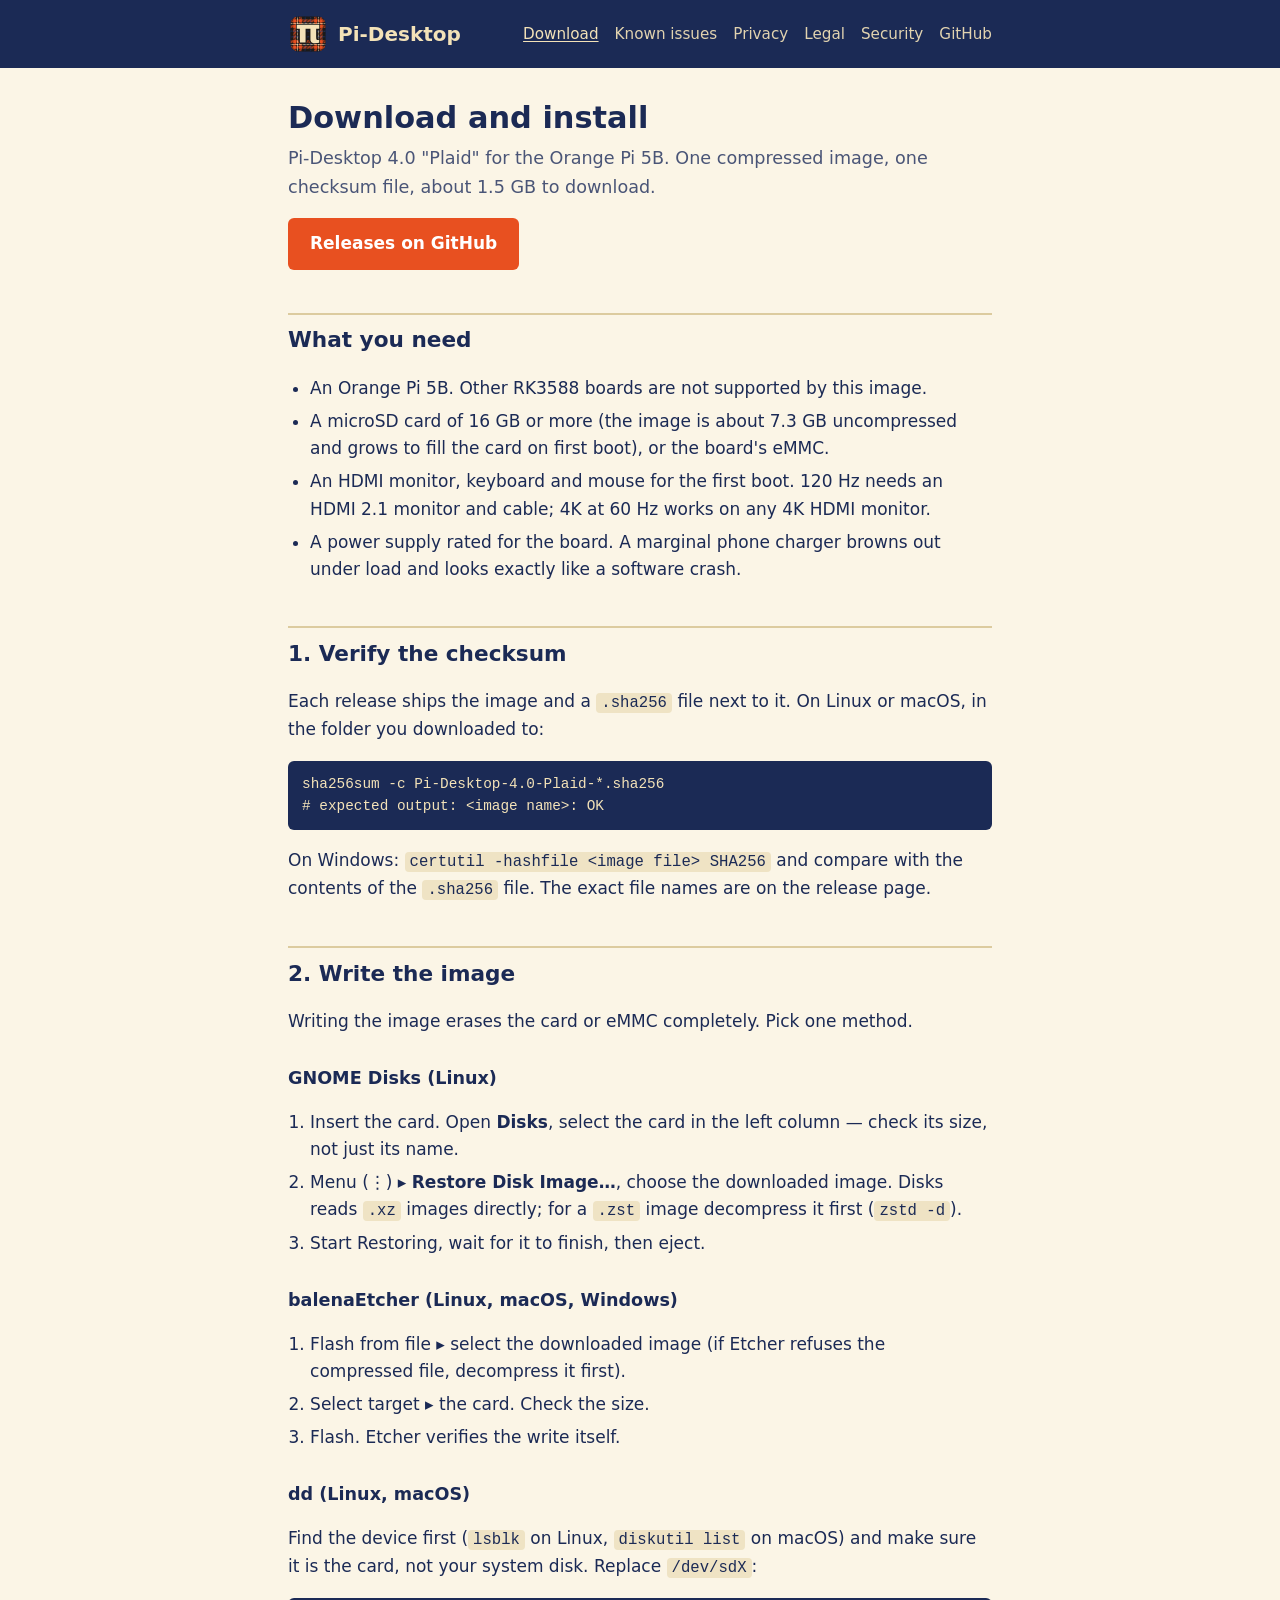
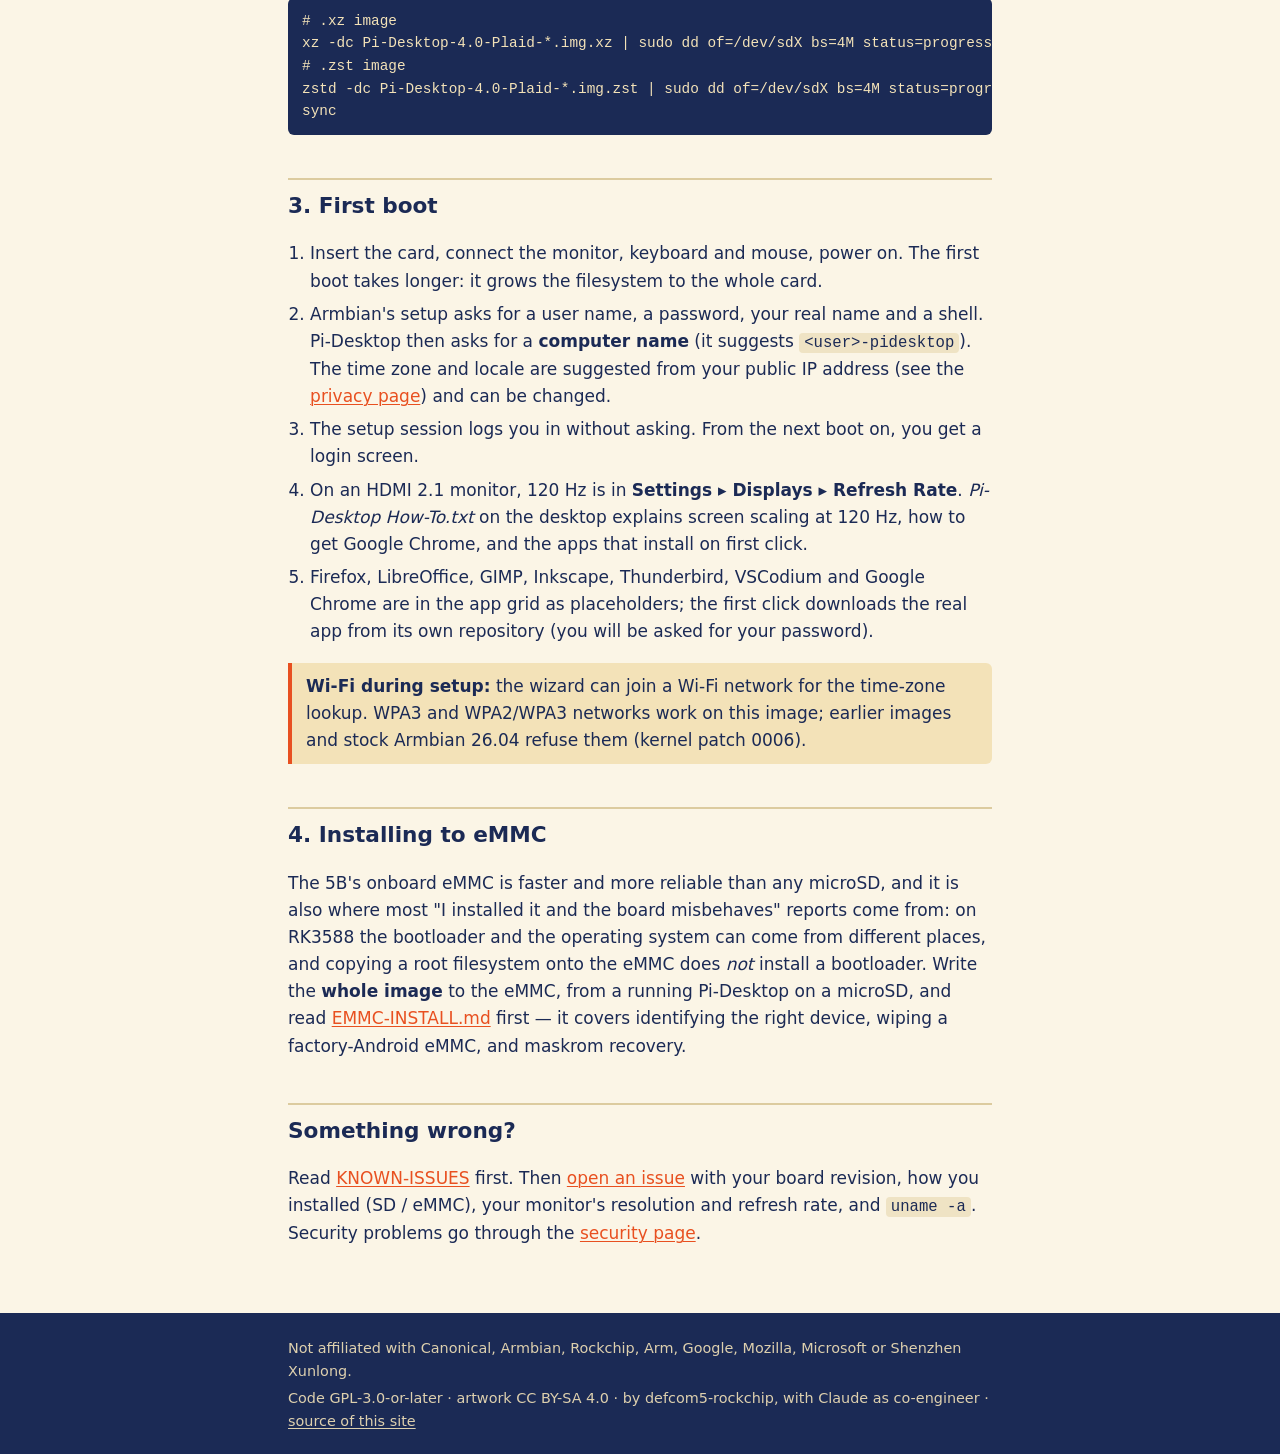
==== docs/download.html @ 91054353 "docs: Pi-Desktop 4.0 Plaid — README, known issues, changelog, legal, privacy, security, eMMC guide, " ====
<!DOCTYPE html>
<html lang="en">
<head>
<meta charset="utf-8">
<meta name="viewport" content="width=device-width, initial-scale=1">
<title>Pi-Desktop — download and install</title>
<meta name="description" content="Download Pi-Desktop 4.0 Plaid for the Orange Pi 5B, verify the checksum, write it to a microSD card or eMMC, and what the first boot does.">
<link rel="stylesheet" href="style.css">
<link rel="icon" href="img/pi-desktop.svg" type="image/svg+xml">
</head>
<body>
<header class="site">
  <div class="wrap">
    <a class="brand" href="index.html"><img src="img/pi-desktop.svg" alt="" width="40" height="40"><span>Pi-Desktop</span></a>
    <nav>
      <a href="download.html" aria-current="page">Download</a>
      <a href="https://github.com/defcom5-rockchip/pi-desktop/blob/main/KNOWN-ISSUES.md">Known issues</a>
      <a href="privacy.html">Privacy</a>
      <a href="legal.html">Legal</a>
      <a href="security.html">Security</a>
      <a href="https://github.com/defcom5-rockchip/pi-desktop">GitHub</a>
    </nav>
  </div>
</header>

<main>
  <div class="wrap">
    <h1>Download and install</h1>
    <p class="lede">Pi-Desktop 4.0 "Plaid" for the Orange Pi 5B. One compressed image, one checksum file, about 1.5 GB to download.</p>

    <p><a class="btn" href="https://github.com/defcom5-rockchip/pi-desktop/releases">Releases on GitHub</a></p>

    <h2>What you need</h2>
    <ul>
      <li>An Orange Pi 5B. Other RK3588 boards are not supported by this image.</li>
      <li>A microSD card of 16 GB or more (the image is about 7.3 GB uncompressed and grows to fill the card on first boot), or the board's eMMC.</li>
      <li>An HDMI monitor, keyboard and mouse for the first boot. 120 Hz needs an HDMI 2.1 monitor and cable; 4K at 60 Hz works on any 4K HDMI monitor.</li>
      <li>A power supply rated for the board. A marginal phone charger browns out under load and looks exactly like a software crash.</li>
    </ul>

    <h2>1. Verify the checksum</h2>
    <p>Each release ships the image and a <code>.sha256</code> file next to it. On Linux or macOS, in the folder you downloaded to:</p>
<pre><code>sha256sum -c Pi-Desktop-4.0-Plaid-*.sha256
# expected output: &lt;image name&gt;: OK</code></pre>
    <p>On Windows: <code>certutil -hashfile &lt;image file&gt; SHA256</code> and compare with the contents of the <code>.sha256</code> file. The exact file names are on the release page.</p>

    <h2>2. Write the image</h2>
    <p>Writing the image erases the card or eMMC completely. Pick one method.</p>
    <h3>GNOME Disks (Linux)</h3>
    <ol>
      <li>Insert the card. Open <strong>Disks</strong>, select the card in the left column — check its size, not just its name.</li>
      <li>Menu (⋮) ▸ <strong>Restore Disk Image…</strong>, choose the downloaded image. Disks reads <code>.xz</code> images directly; for a <code>.zst</code> image decompress it first (<code>zstd -d</code>).</li>
      <li>Start Restoring, wait for it to finish, then eject.</li>
    </ol>
    <h3>balenaEtcher (Linux, macOS, Windows)</h3>
    <ol>
      <li>Flash from file ▸ select the downloaded image (if Etcher refuses the compressed file, decompress it first).</li>
      <li>Select target ▸ the card. Check the size.</li>
      <li>Flash. Etcher verifies the write itself.</li>
    </ol>
    <h3>dd (Linux, macOS)</h3>
    <p>Find the device first (<code>lsblk</code> on Linux, <code>diskutil list</code> on macOS) and make sure it is the card, not your system disk. Replace <code>/dev/sdX</code>:</p>
<pre><code># .xz image
xz -dc Pi-Desktop-4.0-Plaid-*.img.xz | sudo dd of=/dev/sdX bs=4M status=progress conv=fsync
# .zst image
zstd -dc Pi-Desktop-4.0-Plaid-*.img.zst | sudo dd of=/dev/sdX bs=4M status=progress conv=fsync
sync</code></pre>

    <h2>3. First boot</h2>
    <ol>
      <li>Insert the card, connect the monitor, keyboard and mouse, power on. The first boot takes longer: it grows the filesystem to the whole card.</li>
      <li>Armbian's setup asks for a user name, a password, your real name and a shell. Pi-Desktop then asks for a <strong>computer name</strong> (it suggests <code>&lt;user&gt;-pidesktop</code>). The time zone and locale are suggested from your public IP address (see the <a href="privacy.html">privacy page</a>) and can be changed.</li>
      <li>The setup session logs you in without asking. From the next boot on, you get a login screen.</li>
      <li>On an HDMI 2.1 monitor, 120 Hz is in <strong>Settings ▸ Displays ▸ Refresh Rate</strong>. <em>Pi-Desktop How-To.txt</em> on the desktop explains screen scaling at 120 Hz, how to get Google Chrome, and the apps that install on first click.</li>
      <li>Firefox, LibreOffice, GIMP, Inkscape, Thunderbird, VSCodium and Google Chrome are in the app grid as placeholders; the first click downloads the real app from its own repository (you will be asked for your password).</li>
    </ol>
    <div class="note">
      <strong>Wi-Fi during setup:</strong> the wizard can join a Wi-Fi network for the time-zone lookup. WPA3 and WPA2/WPA3 networks work on this image; earlier images and stock Armbian 26.04 refuse them (kernel patch 0006).
    </div>

    <h2>4. Installing to eMMC</h2>
    <p>The 5B's onboard eMMC is faster and more reliable than any microSD, and it is also where most "I installed it and the board misbehaves" reports come from: on RK3588 the bootloader and the operating system can come from different places, and copying a root filesystem onto the eMMC does <em>not</em> install a bootloader. Write the <strong>whole image</strong> to the eMMC, from a running Pi-Desktop on a microSD, and read <a href="https://github.com/defcom5-rockchip/pi-desktop/blob/main/EMMC-INSTALL.md">EMMC-INSTALL.md</a> first — it covers identifying the right device, wiping a factory-Android eMMC, and maskrom recovery.</p>

    <h2>Something wrong?</h2>
    <p>Read <a href="https://github.com/defcom5-rockchip/pi-desktop/blob/main/KNOWN-ISSUES.md">KNOWN-ISSUES</a> first. Then <a href="https://github.com/defcom5-rockchip/pi-desktop/issues">open an issue</a> with your board revision, how you installed (SD / eMMC), your monitor's resolution and refresh rate, and <code>uname -a</code>. Security problems go through the <a href="security.html">security page</a>.</p>
  </div>
</main>

<footer class="site">
  <div class="wrap">
    <p>Not affiliated with Canonical, Armbian, Rockchip, Arm, Google, Mozilla, Microsoft or Shenzhen Xunlong.</p>
    <p>Code GPL-3.0-or-later · artwork CC BY-SA 4.0 · by defcom5-rockchip, with Claude as co-engineer · <a href="https://github.com/defcom5-rockchip/pi-desktop">source of this site</a></p>
  </div>
</footer>
</body>
</html>
---- docs/style.css ----
/* Pi-Desktop website — Plaid palette: navy #1b2a55, cream #F3E2B8, orange #E85020. No external resources. */
:root {
  --navy: #1b2a55;
  --cream: #F3E2B8;
  --orange: #E85020;
  --paper: #fbf5e6;
  --ink: #1b2a55;
  --muted: #4a5577;
  --rule: #dccb9f;
  --code: #efe3c4;
}
* { box-sizing: border-box; }
html { -webkit-text-size-adjust: 100%; }
body {
  margin: 0;
  font: 17px/1.6 system-ui, -apple-system, "Segoe UI", Roboto, "Ubuntu Sans", Ubuntu, Cantarell, "Noto Sans", sans-serif;
  color: var(--ink);
  background: var(--paper);
}
a { color: var(--orange); text-decoration-thickness: 1px; text-underline-offset: 2px; }
a:hover { text-decoration-thickness: 2px; }
.wrap { max-width: 46rem; margin: 0 auto; padding: 0 16px; }

/* header */
header.site { background: var(--navy); color: var(--cream); }
header.site .wrap { display: flex; flex-wrap: wrap; align-items: center; gap: 8px 20px; padding-top: 14px; padding-bottom: 14px; }
header.site .brand { display: inline-flex; align-items: center; gap: 10px; color: var(--cream); text-decoration: none; font-weight: 700; font-size: 1.25rem; }
header.site .brand img { width: 40px; height: 40px; }
header.site nav { display: flex; flex-wrap: wrap; gap: 4px 16px; margin-left: auto; }
header.site nav a { color: var(--cream); text-decoration: none; font-size: 0.95rem; opacity: .92; }
header.site nav a:hover, header.site nav a[aria-current] { text-decoration: underline; opacity: 1; }

/* hero */
.hero { background: var(--navy); color: var(--cream); padding: 28px 0 40px; border-top: 1px solid rgba(243,226,184,.15); }
.hero h1 { font-size: 2.2rem; line-height: 1.15; margin: 0 0 6px; }
.hero h1 small { display: block; font-size: 1rem; font-weight: 400; opacity: .85; margin-top: 6px; }
.hero p { max-width: 36rem; font-size: 1.1rem; margin: 14px 0 22px; }
.hero .version { color: var(--orange); font-weight: 700; }
.btn { display: inline-block; background: var(--orange); color: #fff; font-weight: 700; padding: 12px 22px; border-radius: 6px; text-decoration: none; }
.btn:hover { background: #c9431a; }
.btn.secondary { background: transparent; color: var(--cream); border: 2px solid var(--cream); margin-left: 8px; }
.btn.secondary:hover { background: rgba(243,226,184,.12); }

/* content */
main { padding: 32px 0 48px; }
main h1 { font-size: 1.9rem; line-height: 1.2; margin: 0 0 8px; }
main h2 { font-size: 1.35rem; margin: 2em 0 .5em; padding-top: .4em; border-top: 2px solid var(--rule); }
main h3 { font-size: 1.1rem; margin: 1.6em 0 .4em; }
main p, main li { max-width: 46rem; }
main ul, main ol { padding-left: 1.3em; }
li + li { margin-top: .35em; }
.lede { font-size: 1.1rem; color: var(--muted); margin-top: 0; }
.note { border-left: 4px solid var(--orange); background: var(--cream); padding: 10px 14px; border-radius: 0 6px 6px 0; }
.note.navy { border-left-color: var(--navy); }
code, pre, kbd { font-family: "Ubuntu Sans Mono", ui-monospace, SFMono-Regular, Menlo, Consolas, monospace; font-size: .92em; }
code { background: var(--code); padding: 1px 5px; border-radius: 4px; }
pre { background: var(--navy); color: var(--cream); padding: 12px 14px; border-radius: 6px; overflow-x: auto; line-height: 1.45; }
pre code { background: none; padding: 0; color: inherit; }
blockquote { margin: 1em 0; padding: 8px 14px; border-left: 4px solid var(--rule); color: var(--muted); font-size: .95rem; }

/* tables (scroll inside, never the page) */
.table { overflow-x: auto; -webkit-overflow-scrolling: touch; margin: 1em 0; border: 1px solid var(--rule); border-radius: 6px; }
table { border-collapse: collapse; width: 100%; min-width: 36rem; font-size: .95rem; }
th, td { text-align: left; vertical-align: top; padding: 8px 10px; border-bottom: 1px solid var(--rule); }
th { background: var(--cream); font-weight: 700; }
tr:last-child td { border-bottom: 0; }

/* figures */
figure { margin: 1.5em 0; }
figure img { max-width: 100%; height: auto; border-radius: 6px; border: 1px solid var(--rule); }
figcaption { font-size: .9rem; color: var(--muted); margin-top: 6px; }
.placeholder { aspect-ratio: 16 / 9; display: flex; align-items: center; justify-content: center; text-align: center; padding: 16px; background: var(--navy); color: var(--cream); border-radius: 6px; border: 2px dashed rgba(243,226,184,.4); }

/* feature list */
.features { list-style: none; padding: 0; display: grid; grid-template-columns: 1fr; gap: 12px; }
.features li { background: #fff8; border: 1px solid var(--rule); border-radius: 6px; padding: 12px 14px; max-width: none; }
.features li strong { color: var(--navy); }
@media (min-width: 680px) { .features { grid-template-columns: 1fr 1fr; } }

/* footer */
footer.site { background: var(--navy); color: var(--cream); font-size: .9rem; }
footer.site .wrap { padding-top: 20px; padding-bottom: 24px; }
footer.site p { margin: 4px 0; opacity: .9; }
footer.site a { color: var(--cream); }

img { max-width: 100%; }
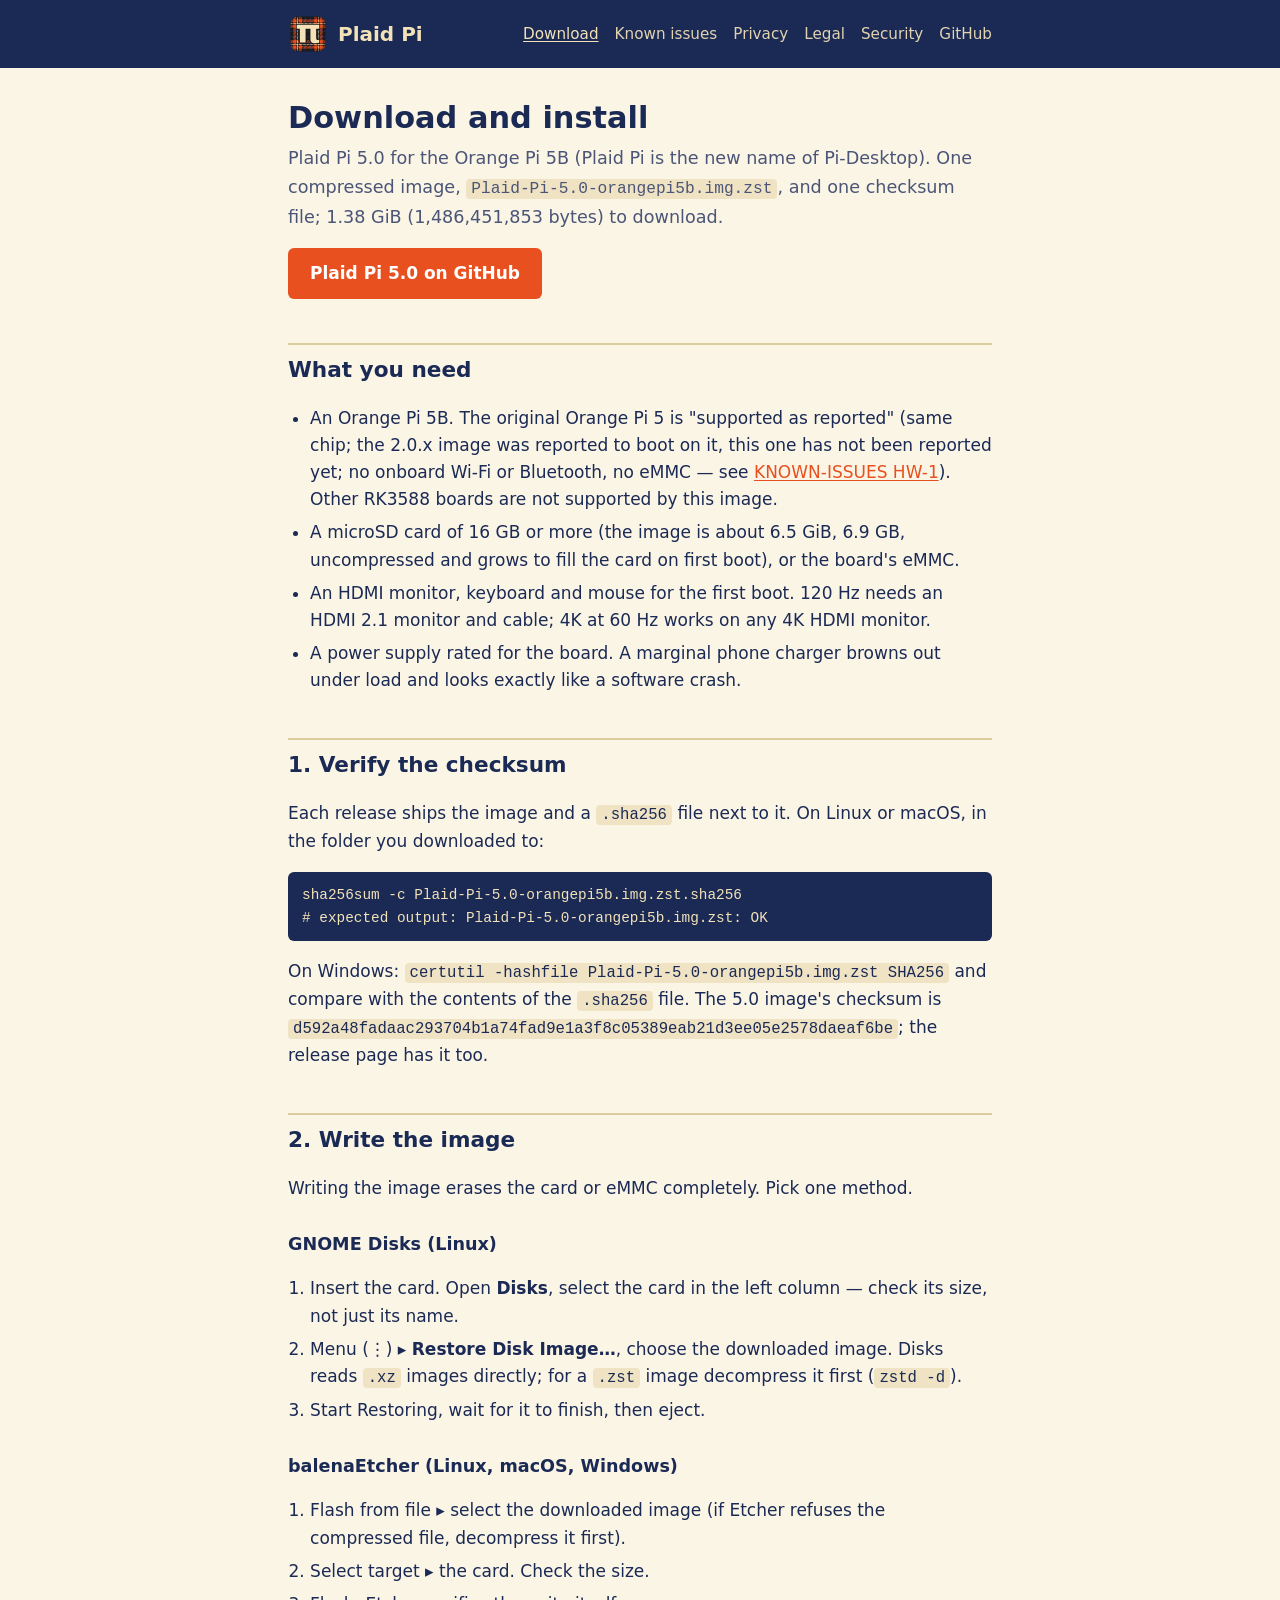
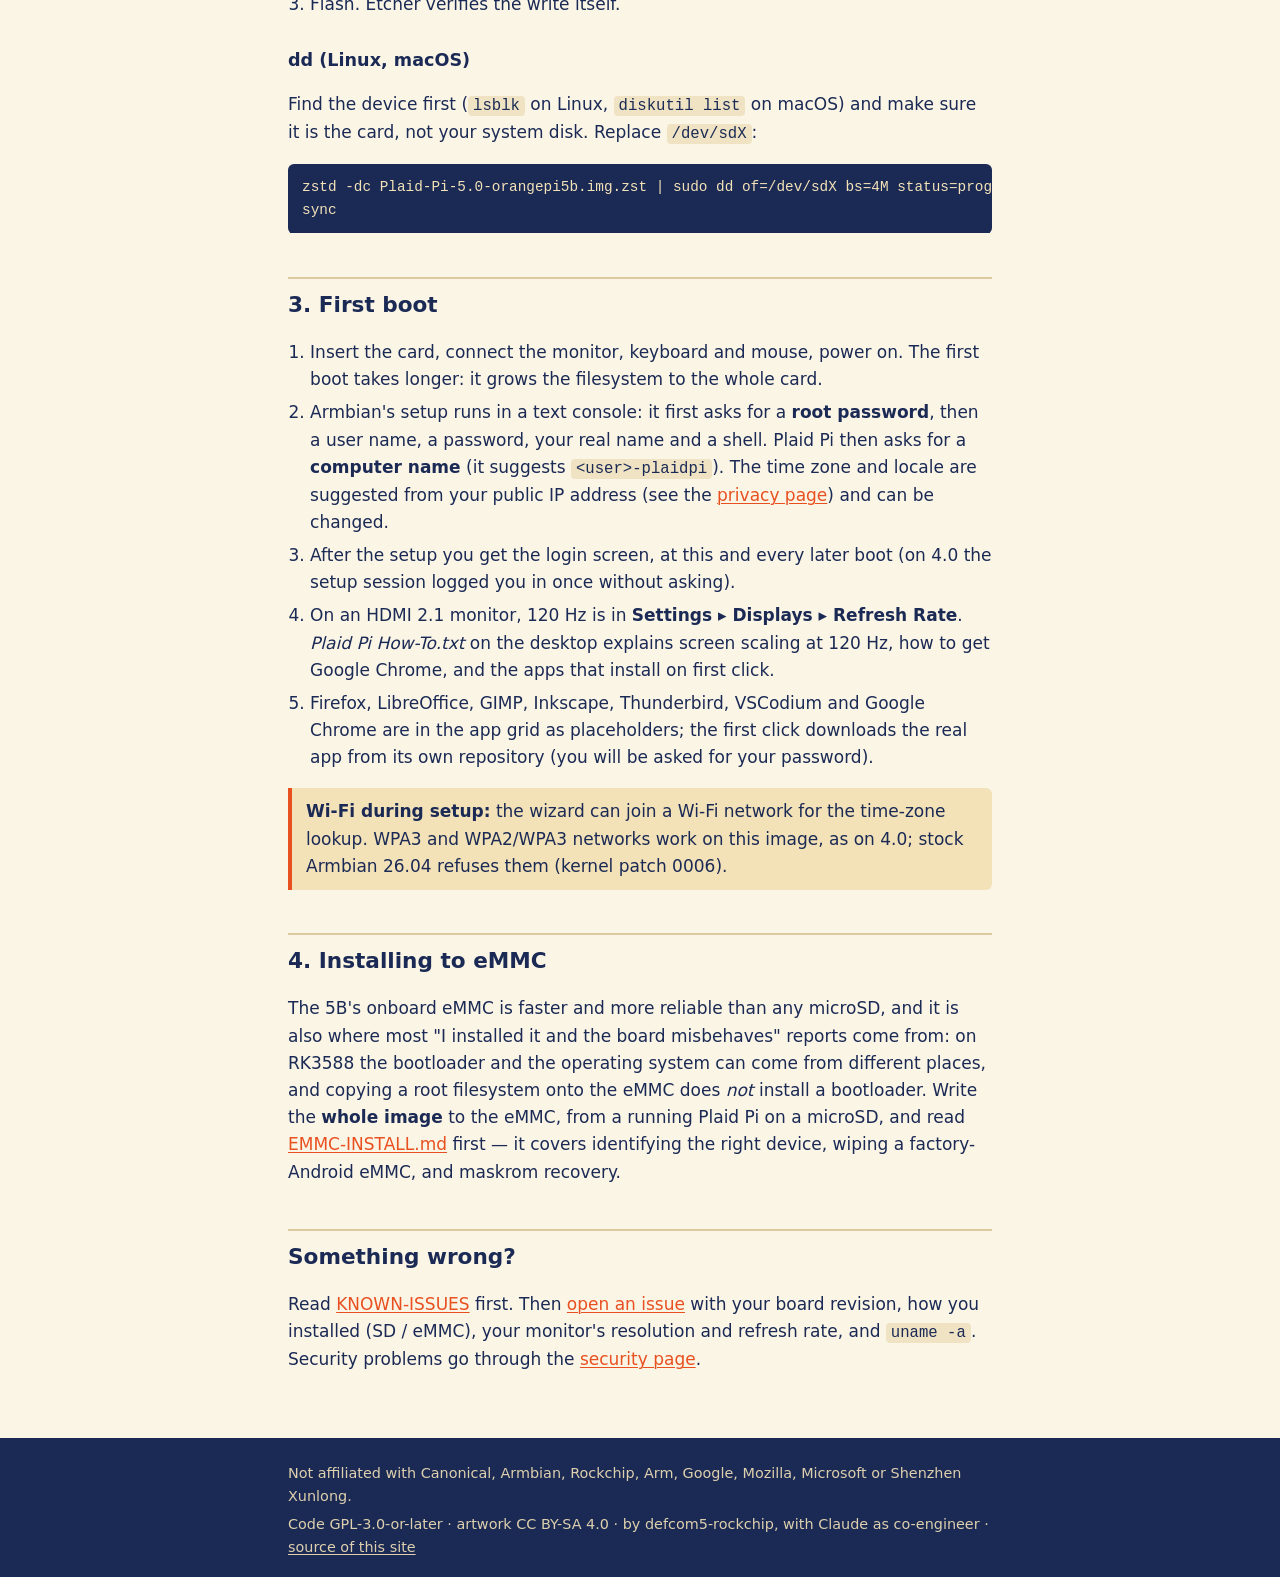
==== commit c2818a60: "Plaid Pi 5.0: documentation, site and release notes Since the 4.0 docs: the Plaid Pi name; 5.0 image" ====
--- a/docs/download.html
+++ b/docs/download.html
@@ -3,15 +3,15 @@
 <head>
 <meta charset="utf-8">
 <meta name="viewport" content="width=device-width, initial-scale=1">
-<title>Pi-Desktop — download and install</title>
-<meta name="description" content="Download Pi-Desktop 4.0 Plaid for the Orange Pi 5B, verify the checksum, write it to a microSD card or eMMC, and what the first boot does.">
+<title>Plaid Pi — download and install</title>
+<meta name="description" content="Download Plaid Pi 5.0 for the Orange Pi 5B, verify the checksum, write it to a microSD card or eMMC, and what the first boot does.">
 <link rel="stylesheet" href="style.css">
 <link rel="icon" href="img/pi-desktop.svg" type="image/svg+xml">
 </head>
 <body>
 <header class="site">
   <div class="wrap">
-    <a class="brand" href="index.html"><img src="img/pi-desktop.svg" alt="" width="40" height="40"><span>Pi-Desktop</span></a>
+    <a class="brand" href="index.html"><img src="img/pi-desktop.svg" alt="" width="40" height="40"><span>Plaid Pi</span></a>
     <nav>
       <a href="download.html" aria-current="page">Download</a>
       <a href="https://github.com/defcom5-rockchip/pi-desktop/blob/main/KNOWN-ISSUES.md">Known issues</a>
@@ -26,23 +26,23 @@
 <main>
   <div class="wrap">
     <h1>Download and install</h1>
-    <p class="lede">Pi-Desktop 4.0 "Plaid" for the Orange Pi 5B. One compressed image, one checksum file, about 1.5 GB to download.</p>
+    <p class="lede">Plaid Pi 5.0 for the Orange Pi 5B (Plaid Pi is the new name of Pi-Desktop). One compressed image, <code>Plaid-Pi-5.0-orangepi5b.img.zst</code>, and one checksum file; 1.38 GiB (1,486,451,853 bytes) to download.</p>
 
-    <p><a class="btn" href="https://github.com/defcom5-rockchip/pi-desktop/releases">Releases on GitHub</a></p>
+    <p><a class="btn" href="https://github.com/defcom5-rockchip/pi-desktop/releases/tag/v5.0.0">Plaid Pi 5.0 on GitHub</a></p>
 
     <h2>What you need</h2>
     <ul>
-      <li>An Orange Pi 5B. Other RK3588 boards are not supported by this image.</li>
-      <li>A microSD card of 16 GB or more (the image is about 7.3 GB uncompressed and grows to fill the card on first boot), or the board's eMMC.</li>
+      <li>An Orange Pi 5B. The original Orange Pi 5 is "supported as reported" (same chip; the 2.0.x image was reported to boot on it, this one has not been reported yet; no onboard Wi-Fi or Bluetooth, no eMMC — see <a href="https://github.com/defcom5-rockchip/pi-desktop/blob/main/KNOWN-ISSUES.md#hw-1-orange-pi-5-the-original-not-the-b--reported-to-boot-untested-by-us">KNOWN-ISSUES HW-1</a>). Other RK3588 boards are not supported by this image.</li>
+      <li>A microSD card of 16 GB or more (the image is about 6.5 GiB, 6.9 GB, uncompressed and grows to fill the card on first boot), or the board's eMMC.</li>
       <li>An HDMI monitor, keyboard and mouse for the first boot. 120 Hz needs an HDMI 2.1 monitor and cable; 4K at 60 Hz works on any 4K HDMI monitor.</li>
       <li>A power supply rated for the board. A marginal phone charger browns out under load and looks exactly like a software crash.</li>
     </ul>
 
     <h2>1. Verify the checksum</h2>
     <p>Each release ships the image and a <code>.sha256</code> file next to it. On Linux or macOS, in the folder you downloaded to:</p>
-<pre><code>sha256sum -c Pi-Desktop-4.0-Plaid-*.sha256
-# expected output: &lt;image name&gt;: OK</code></pre>
-    <p>On Windows: <code>certutil -hashfile &lt;image file&gt; SHA256</code> and compare with the contents of the <code>.sha256</code> file. The exact file names are on the release page.</p>
+<pre><code>sha256sum -c Plaid-Pi-5.0-orangepi5b.img.zst.sha256
+# expected output: Plaid-Pi-5.0-orangepi5b.img.zst: OK</code></pre>
+    <p>On Windows: <code>certutil -hashfile Plaid-Pi-5.0-orangepi5b.img.zst SHA256</code> and compare with the contents of the <code>.sha256</code> file. The 5.0 image's checksum is <code>d592a48fadaac293704b1a74fad9e1a3f8c05389eab21d3ee05e2578daeaf6be</code>; the release page has it too.</p>
 
     <h2>2. Write the image</h2>
     <p>Writing the image erases the card or eMMC completely. Pick one method.</p>
@@ -60,26 +60,23 @@
     </ol>
     <h3>dd (Linux, macOS)</h3>
     <p>Find the device first (<code>lsblk</code> on Linux, <code>diskutil list</code> on macOS) and make sure it is the card, not your system disk. Replace <code>/dev/sdX</code>:</p>
-<pre><code># .xz image
-xz -dc Pi-Desktop-4.0-Plaid-*.img.xz | sudo dd of=/dev/sdX bs=4M status=progress conv=fsync
-# .zst image
-zstd -dc Pi-Desktop-4.0-Plaid-*.img.zst | sudo dd of=/dev/sdX bs=4M status=progress conv=fsync
+<pre><code>zstd -dc Plaid-Pi-5.0-orangepi5b.img.zst | sudo dd of=/dev/sdX bs=4M status=progress conv=fsync
 sync</code></pre>
 
     <h2>3. First boot</h2>
     <ol>
       <li>Insert the card, connect the monitor, keyboard and mouse, power on. The first boot takes longer: it grows the filesystem to the whole card.</li>
-      <li>Armbian's setup asks for a user name, a password, your real name and a shell. Pi-Desktop then asks for a <strong>computer name</strong> (it suggests <code>&lt;user&gt;-pidesktop</code>). The time zone and locale are suggested from your public IP address (see the <a href="privacy.html">privacy page</a>) and can be changed.</li>
-      <li>The setup session logs you in without asking. From the next boot on, you get a login screen.</li>
-      <li>On an HDMI 2.1 monitor, 120 Hz is in <strong>Settings ▸ Displays ▸ Refresh Rate</strong>. <em>Pi-Desktop How-To.txt</em> on the desktop explains screen scaling at 120 Hz, how to get Google Chrome, and the apps that install on first click.</li>
+      <li>Armbian's setup runs in a text console: it first asks for a <strong>root password</strong>, then a user name, a password, your real name and a shell. Plaid Pi then asks for a <strong>computer name</strong> (it suggests <code>&lt;user&gt;-plaidpi</code>). The time zone and locale are suggested from your public IP address (see the <a href="privacy.html">privacy page</a>) and can be changed.</li>
+      <li>After the setup you get the login screen, at this and every later boot (on 4.0 the setup session logged you in once without asking).</li>
+      <li>On an HDMI 2.1 monitor, 120 Hz is in <strong>Settings ▸ Displays ▸ Refresh Rate</strong>. <em>Plaid Pi How-To.txt</em> on the desktop explains screen scaling at 120 Hz, how to get Google Chrome, and the apps that install on first click.</li>
       <li>Firefox, LibreOffice, GIMP, Inkscape, Thunderbird, VSCodium and Google Chrome are in the app grid as placeholders; the first click downloads the real app from its own repository (you will be asked for your password).</li>
     </ol>
     <div class="note">
-      <strong>Wi-Fi during setup:</strong> the wizard can join a Wi-Fi network for the time-zone lookup. WPA3 and WPA2/WPA3 networks work on this image; earlier images and stock Armbian 26.04 refuse them (kernel patch 0006).
+      <strong>Wi-Fi during setup:</strong> the wizard can join a Wi-Fi network for the time-zone lookup. WPA3 and WPA2/WPA3 networks work on this image, as on 4.0; stock Armbian 26.04 refuses them (kernel patch 0006).
     </div>
 
     <h2>4. Installing to eMMC</h2>
-    <p>The 5B's onboard eMMC is faster and more reliable than any microSD, and it is also where most "I installed it and the board misbehaves" reports come from: on RK3588 the bootloader and the operating system can come from different places, and copying a root filesystem onto the eMMC does <em>not</em> install a bootloader. Write the <strong>whole image</strong> to the eMMC, from a running Pi-Desktop on a microSD, and read <a href="https://github.com/defcom5-rockchip/pi-desktop/blob/main/EMMC-INSTALL.md">EMMC-INSTALL.md</a> first — it covers identifying the right device, wiping a factory-Android eMMC, and maskrom recovery.</p>
+    <p>The 5B's onboard eMMC is faster and more reliable than any microSD, and it is also where most "I installed it and the board misbehaves" reports come from: on RK3588 the bootloader and the operating system can come from different places, and copying a root filesystem onto the eMMC does <em>not</em> install a bootloader. Write the <strong>whole image</strong> to the eMMC, from a running Plaid Pi on a microSD, and read <a href="https://github.com/defcom5-rockchip/pi-desktop/blob/main/EMMC-INSTALL.md">EMMC-INSTALL.md</a> first — it covers identifying the right device, wiping a factory-Android eMMC, and maskrom recovery.</p>
 
     <h2>Something wrong?</h2>
     <p>Read <a href="https://github.com/defcom5-rockchip/pi-desktop/blob/main/KNOWN-ISSUES.md">KNOWN-ISSUES</a> first. Then <a href="https://github.com/defcom5-rockchip/pi-desktop/issues">open an issue</a> with your board revision, how you installed (SD / eMMC), your monitor's resolution and refresh rate, and <code>uname -a</code>. Security problems go through the <a href="security.html">security page</a>.</p>
--- a/docs/style.css
+++ b/docs/style.css
@@ -1,4 +1,4 @@
-/* Pi-Desktop website — Plaid palette: navy #1b2a55, cream #F3E2B8, orange #E85020. No external resources. */
+/* Plaid Pi website — Plaid palette: navy #1b2a55, cream #F3E2B8, orange #E85020. No external resources. */
 :root {
   --navy: #1b2a55;
   --cream: #F3E2B8;
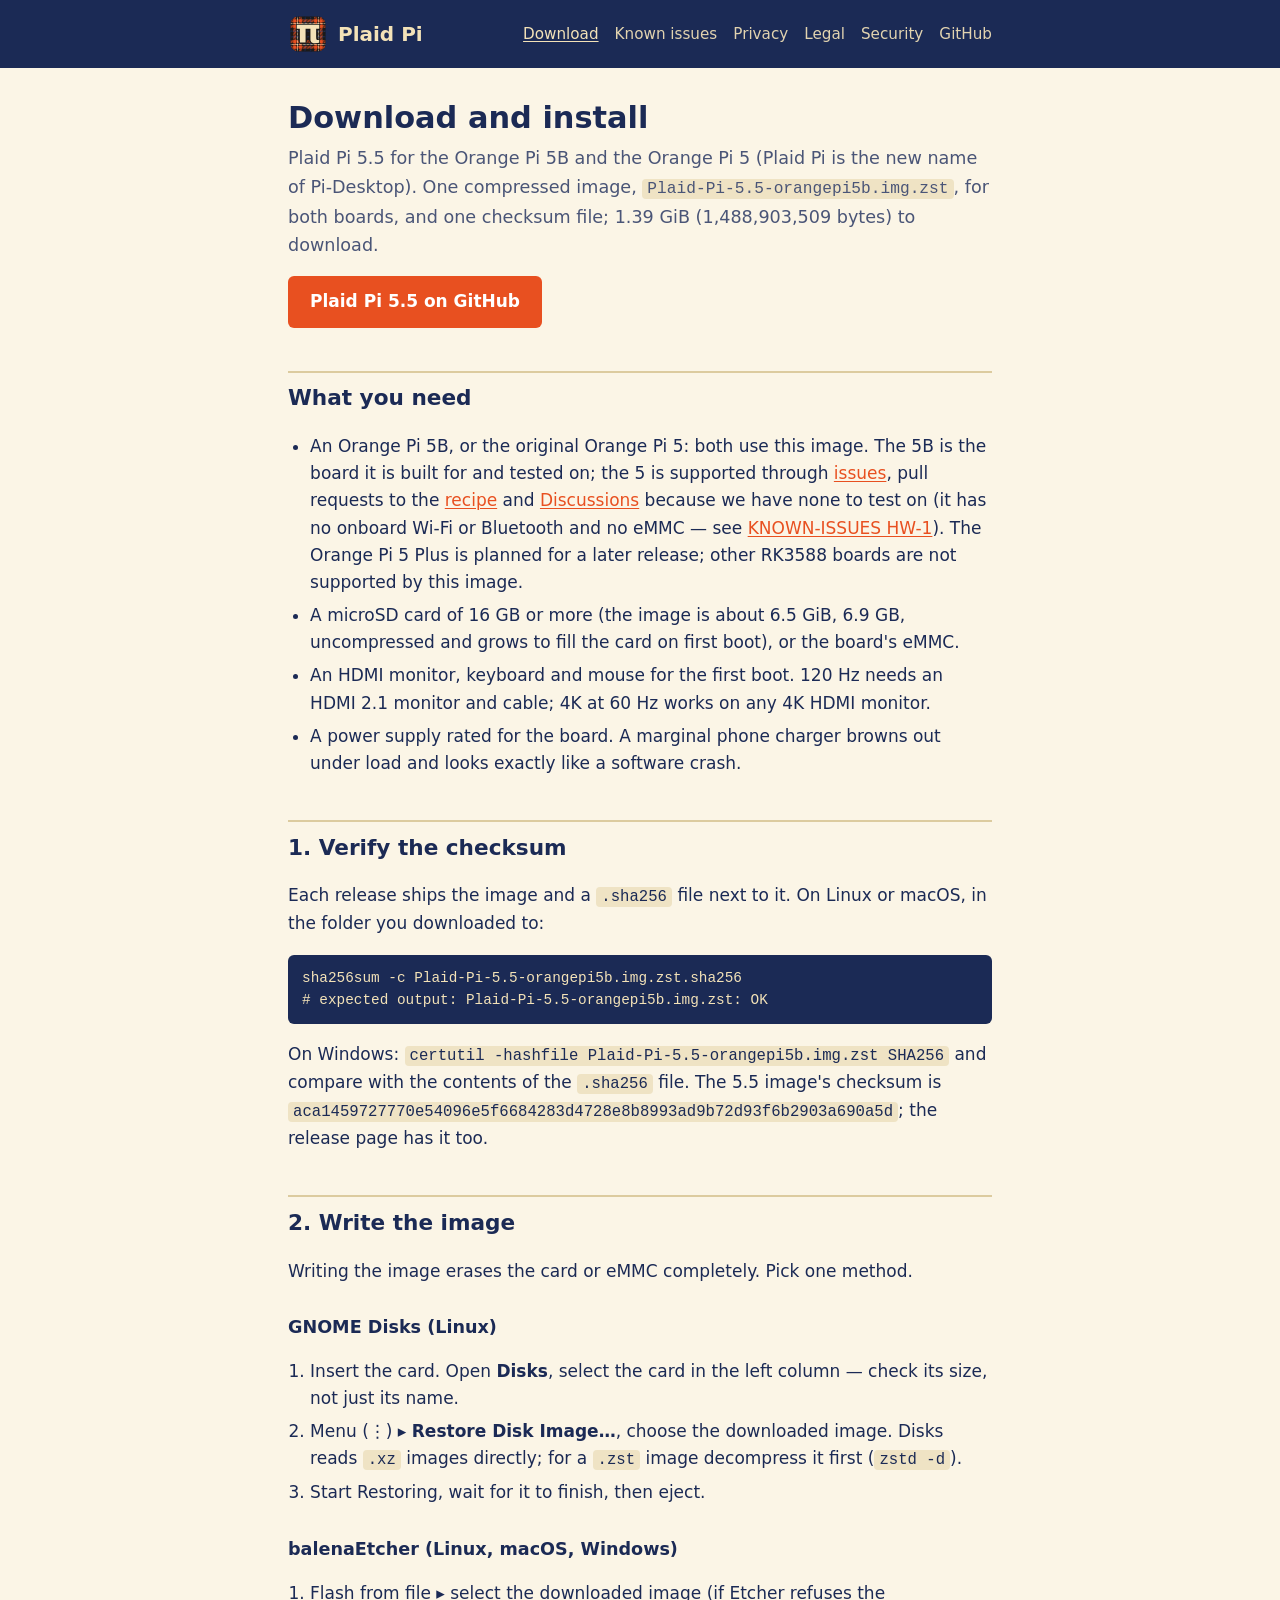
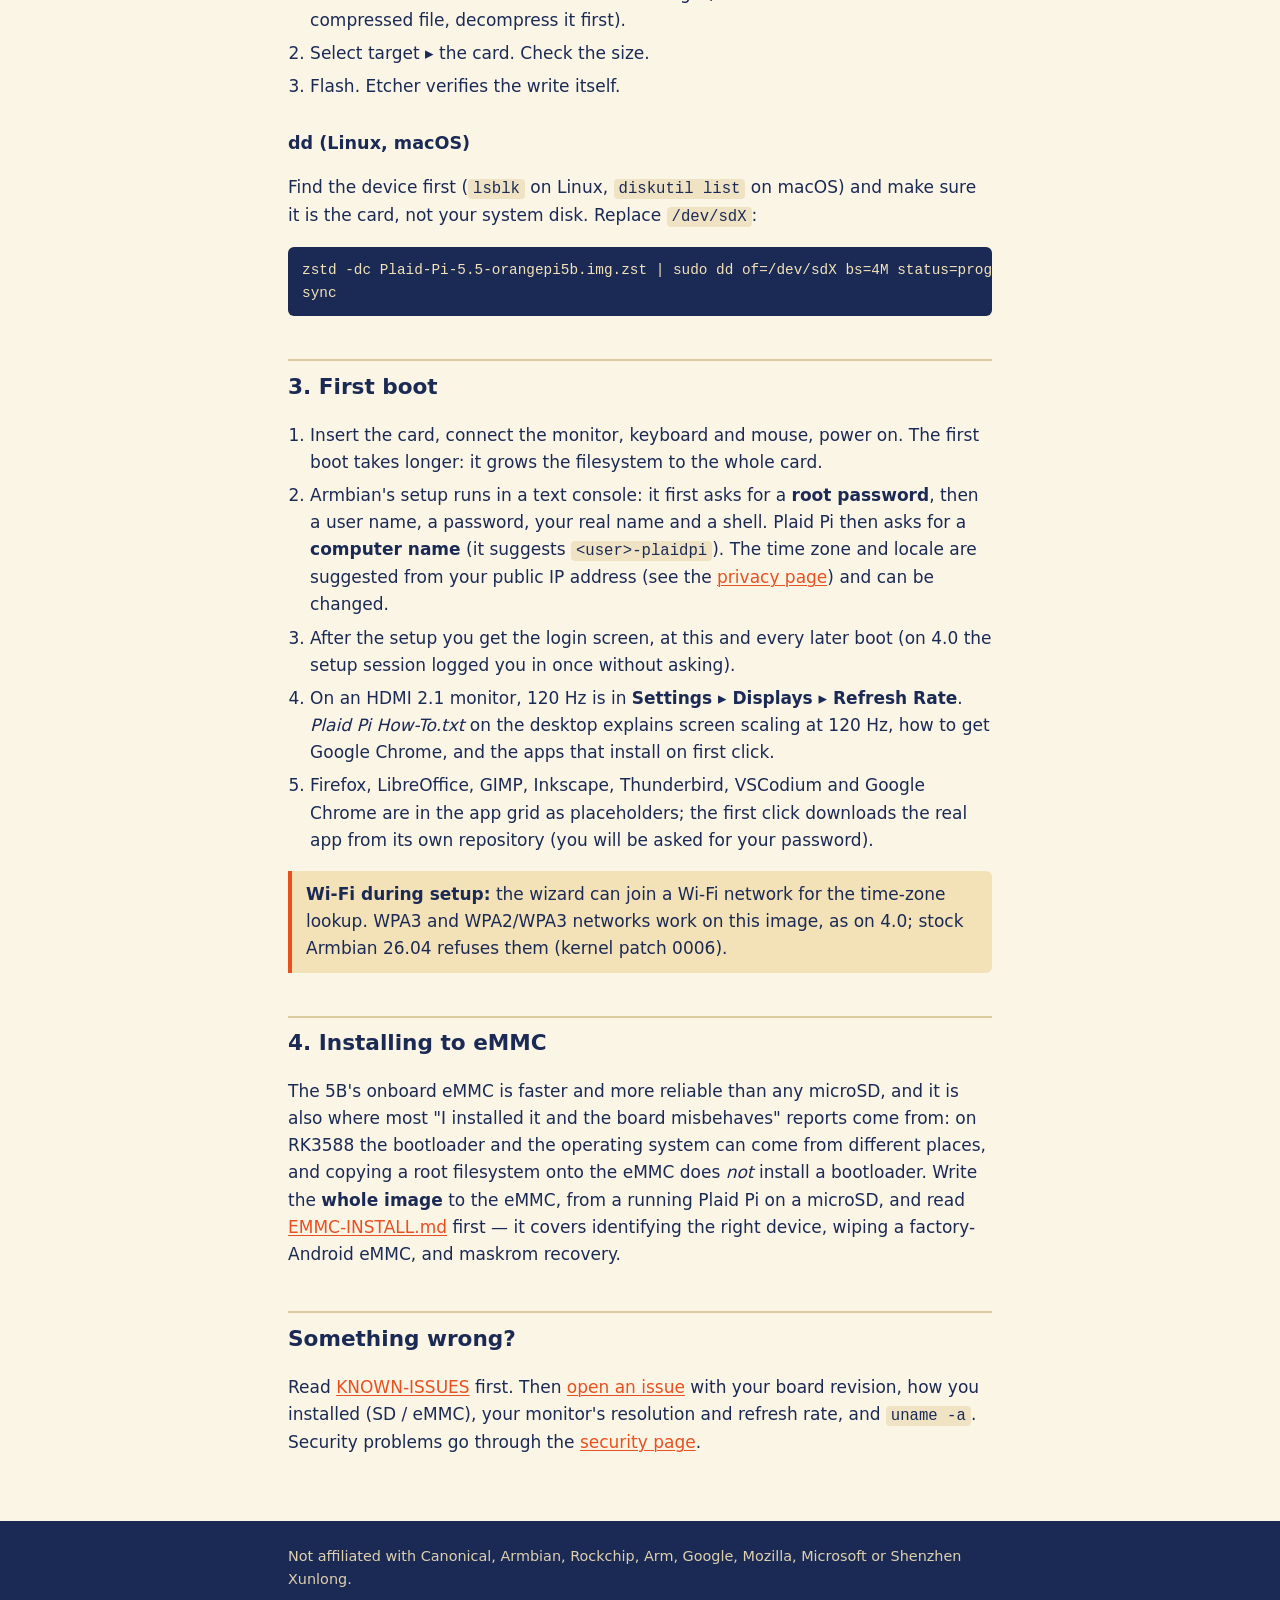
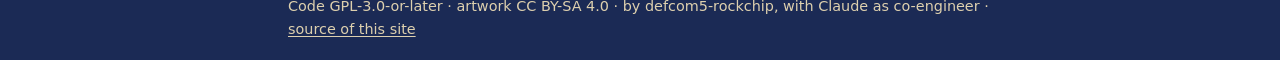
==== commit 15a1a07e: "Plaid Pi 5.5: documentation, site and release notes Orange Pi 5 and 5B supported (the 5 through issu" ====
--- a/docs/download.html
+++ b/docs/download.html
@@ -4,7 +4,7 @@
 <meta charset="utf-8">
 <meta name="viewport" content="width=device-width, initial-scale=1">
 <title>Plaid Pi — download and install</title>
-<meta name="description" content="Download Plaid Pi 5.0 for the Orange Pi 5B, verify the checksum, write it to a microSD card or eMMC, and what the first boot does.">
+<meta name="description" content="Download Plaid Pi 5.5 for the Orange Pi 5 and 5B, verify the checksum, write it to a microSD card or eMMC, and what the first boot does.">
 <link rel="stylesheet" href="style.css">
 <link rel="icon" href="img/pi-desktop.svg" type="image/svg+xml">
 </head>
@@ -26,13 +26,13 @@
 <main>
   <div class="wrap">
     <h1>Download and install</h1>
-    <p class="lede">Plaid Pi 5.0 for the Orange Pi 5B (Plaid Pi is the new name of Pi-Desktop). One compressed image, <code>Plaid-Pi-5.0-orangepi5b.img.zst</code>, and one checksum file; 1.38 GiB (1,486,451,853 bytes) to download.</p>
+    <p class="lede">Plaid Pi 5.5 for the Orange Pi 5B and the Orange Pi 5 (Plaid Pi is the new name of Pi-Desktop). One compressed image, <code>Plaid-Pi-5.5-orangepi5b.img.zst</code>, for both boards, and one checksum file; 1.39 GiB (1,488,903,509 bytes) to download.</p>
 
-    <p><a class="btn" href="https://github.com/defcom5-rockchip/pi-desktop/releases/tag/v5.0.0">Plaid Pi 5.0 on GitHub</a></p>
+    <p><a class="btn" href="https://github.com/defcom5-rockchip/pi-desktop/releases/tag/v5.5.0">Plaid Pi 5.5 on GitHub</a></p>
 
     <h2>What you need</h2>
     <ul>
-      <li>An Orange Pi 5B. The original Orange Pi 5 is "supported as reported" (same chip; the 2.0.x image was reported to boot on it, this one has not been reported yet; no onboard Wi-Fi or Bluetooth, no eMMC — see <a href="https://github.com/defcom5-rockchip/pi-desktop/blob/main/KNOWN-ISSUES.md#hw-1-orange-pi-5-the-original-not-the-b--reported-to-boot-untested-by-us">KNOWN-ISSUES HW-1</a>). Other RK3588 boards are not supported by this image.</li>
+      <li>An Orange Pi 5B, or the original Orange Pi 5: both use this image. The 5B is the board it is built for and tested on; the 5 is supported through <a href="https://github.com/defcom5-rockchip/pi-desktop/issues">issues</a>, pull requests to the <a href="https://github.com/defcom5-rockchip/pi-desktop-recipe">recipe</a> and <a href="https://github.com/defcom5-rockchip/pi-desktop/discussions">Discussions</a> because we have none to test on (it has no onboard Wi-Fi or Bluetooth and no eMMC — see <a href="https://github.com/defcom5-rockchip/pi-desktop/blob/main/KNOWN-ISSUES.md#hw-1-orange-pi-5-the-original-not-the-b--supported-runs-the-5b-image-untested-by-us">KNOWN-ISSUES HW-1</a>). The Orange Pi 5 Plus is planned for a later release; other RK3588 boards are not supported by this image.</li>
       <li>A microSD card of 16 GB or more (the image is about 6.5 GiB, 6.9 GB, uncompressed and grows to fill the card on first boot), or the board's eMMC.</li>
       <li>An HDMI monitor, keyboard and mouse for the first boot. 120 Hz needs an HDMI 2.1 monitor and cable; 4K at 60 Hz works on any 4K HDMI monitor.</li>
       <li>A power supply rated for the board. A marginal phone charger browns out under load and looks exactly like a software crash.</li>
@@ -40,9 +40,9 @@
 
     <h2>1. Verify the checksum</h2>
     <p>Each release ships the image and a <code>.sha256</code> file next to it. On Linux or macOS, in the folder you downloaded to:</p>
-<pre><code>sha256sum -c Plaid-Pi-5.0-orangepi5b.img.zst.sha256
-# expected output: Plaid-Pi-5.0-orangepi5b.img.zst: OK</code></pre>
-    <p>On Windows: <code>certutil -hashfile Plaid-Pi-5.0-orangepi5b.img.zst SHA256</code> and compare with the contents of the <code>.sha256</code> file. The 5.0 image's checksum is <code>d592a48fadaac293704b1a74fad9e1a3f8c05389eab21d3ee05e2578daeaf6be</code>; the release page has it too.</p>
+<pre><code>sha256sum -c Plaid-Pi-5.5-orangepi5b.img.zst.sha256
+# expected output: Plaid-Pi-5.5-orangepi5b.img.zst: OK</code></pre>
+    <p>On Windows: <code>certutil -hashfile Plaid-Pi-5.5-orangepi5b.img.zst SHA256</code> and compare with the contents of the <code>.sha256</code> file. The 5.5 image's checksum is <code>aca1459727770e54096e5f6684283d4728e8b8993ad9b72d93f6b2903a690a5d</code>; the release page has it too.</p>
 
     <h2>2. Write the image</h2>
     <p>Writing the image erases the card or eMMC completely. Pick one method.</p>
@@ -60,7 +60,7 @@
     </ol>
     <h3>dd (Linux, macOS)</h3>
     <p>Find the device first (<code>lsblk</code> on Linux, <code>diskutil list</code> on macOS) and make sure it is the card, not your system disk. Replace <code>/dev/sdX</code>:</p>
-<pre><code>zstd -dc Plaid-Pi-5.0-orangepi5b.img.zst | sudo dd of=/dev/sdX bs=4M status=progress conv=fsync
+<pre><code>zstd -dc Plaid-Pi-5.5-orangepi5b.img.zst | sudo dd of=/dev/sdX bs=4M status=progress conv=fsync
 sync</code></pre>
 
     <h2>3. First boot</h2>
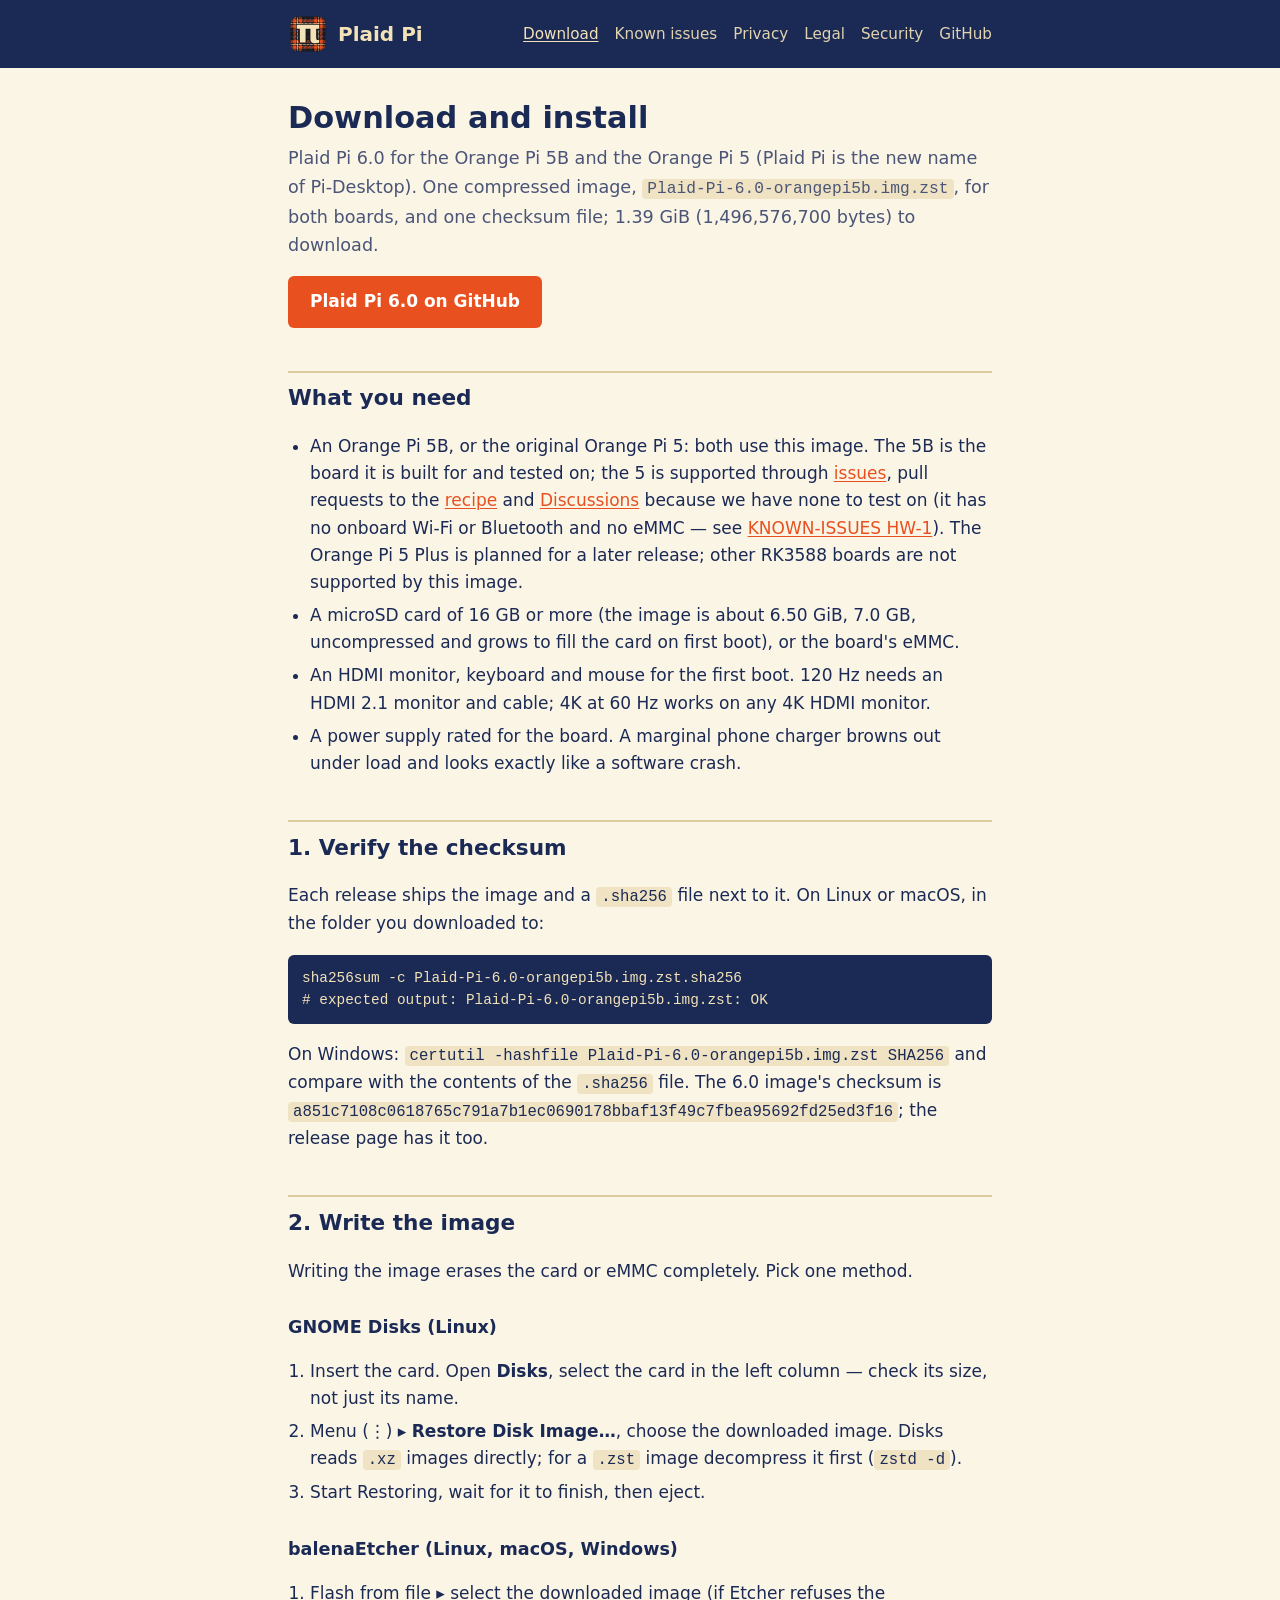
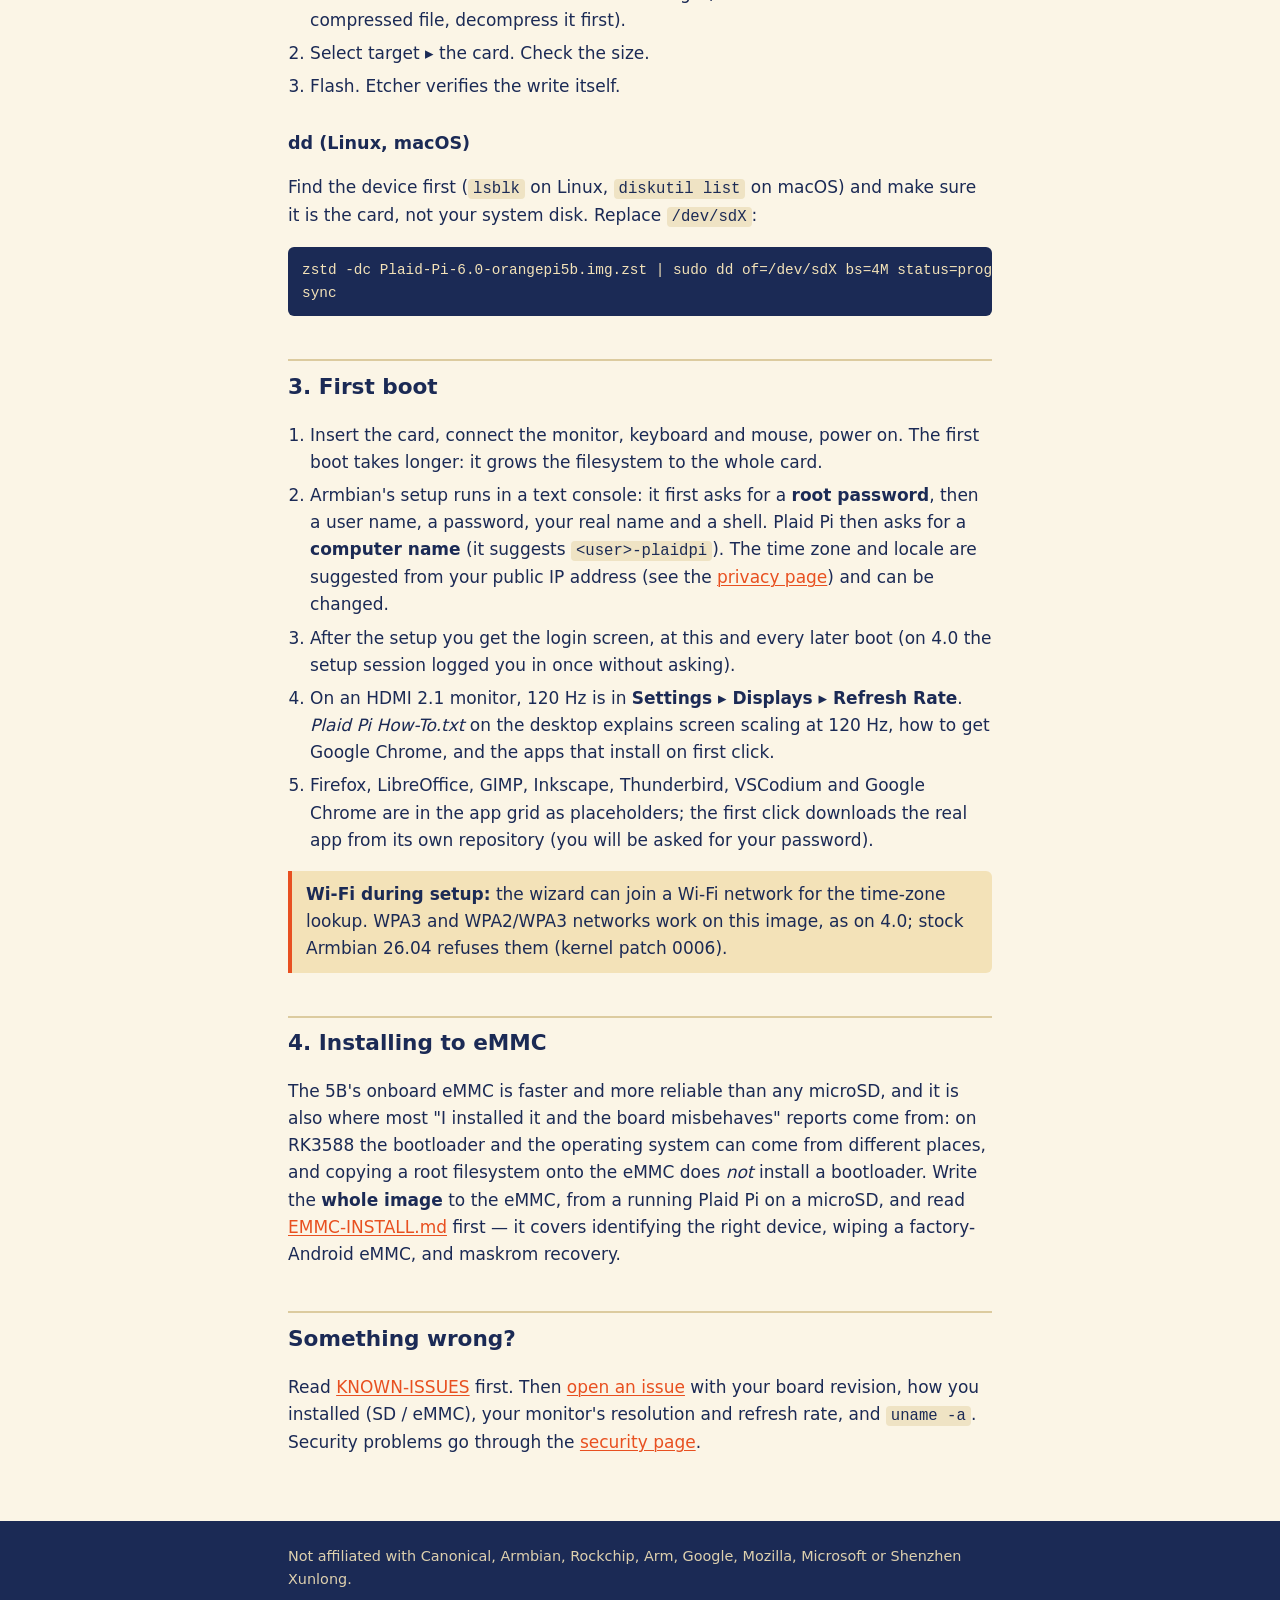
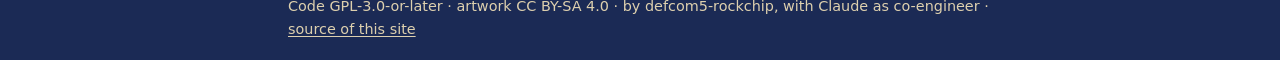
==== commit e0a67cd3: "Plaid Pi 6.0: documentation, site and release notes 6.0 ships video driver 4.0.0 "Pepper Pro" and MP" ====
--- a/docs/download.html
+++ b/docs/download.html
@@ -4,7 +4,7 @@
 <meta charset="utf-8">
 <meta name="viewport" content="width=device-width, initial-scale=1">
 <title>Plaid Pi — download and install</title>
-<meta name="description" content="Download Plaid Pi 5.5 for the Orange Pi 5 and 5B, verify the checksum, write it to a microSD card or eMMC, and what the first boot does.">
+<meta name="description" content="Download Plaid Pi 6.0 for the Orange Pi 5 and 5B, verify the checksum, write it to a microSD card or eMMC, and what the first boot does.">
 <link rel="stylesheet" href="style.css">
 <link rel="icon" href="img/pi-desktop.svg" type="image/svg+xml">
 </head>
@@ -26,23 +26,23 @@
 <main>
   <div class="wrap">
     <h1>Download and install</h1>
-    <p class="lede">Plaid Pi 5.5 for the Orange Pi 5B and the Orange Pi 5 (Plaid Pi is the new name of Pi-Desktop). One compressed image, <code>Plaid-Pi-5.5-orangepi5b.img.zst</code>, for both boards, and one checksum file; 1.39 GiB (1,488,903,509 bytes) to download.</p>
+    <p class="lede">Plaid Pi 6.0 for the Orange Pi 5B and the Orange Pi 5 (Plaid Pi is the new name of Pi-Desktop). One compressed image, <code>Plaid-Pi-6.0-orangepi5b.img.zst</code>, for both boards, and one checksum file; 1.39 GiB (1,496,576,700 bytes) to download.</p>
 
-    <p><a class="btn" href="https://github.com/defcom5-rockchip/pi-desktop/releases/tag/v5.5.0">Plaid Pi 5.5 on GitHub</a></p>
+    <p><a class="btn" href="https://github.com/defcom5-rockchip/pi-desktop/releases/tag/v6.0.0">Plaid Pi 6.0 on GitHub</a></p>
 
     <h2>What you need</h2>
     <ul>
       <li>An Orange Pi 5B, or the original Orange Pi 5: both use this image. The 5B is the board it is built for and tested on; the 5 is supported through <a href="https://github.com/defcom5-rockchip/pi-desktop/issues">issues</a>, pull requests to the <a href="https://github.com/defcom5-rockchip/pi-desktop-recipe">recipe</a> and <a href="https://github.com/defcom5-rockchip/pi-desktop/discussions">Discussions</a> because we have none to test on (it has no onboard Wi-Fi or Bluetooth and no eMMC — see <a href="https://github.com/defcom5-rockchip/pi-desktop/blob/main/KNOWN-ISSUES.md#hw-1-orange-pi-5-the-original-not-the-b--supported-runs-the-5b-image-untested-by-us">KNOWN-ISSUES HW-1</a>). The Orange Pi 5 Plus is planned for a later release; other RK3588 boards are not supported by this image.</li>
-      <li>A microSD card of 16 GB or more (the image is about 6.5 GiB, 6.9 GB, uncompressed and grows to fill the card on first boot), or the board's eMMC.</li>
+      <li>A microSD card of 16 GB or more (the image is about 6.50 GiB, 7.0 GB, uncompressed and grows to fill the card on first boot), or the board's eMMC.</li>
       <li>An HDMI monitor, keyboard and mouse for the first boot. 120 Hz needs an HDMI 2.1 monitor and cable; 4K at 60 Hz works on any 4K HDMI monitor.</li>
       <li>A power supply rated for the board. A marginal phone charger browns out under load and looks exactly like a software crash.</li>
     </ul>
 
     <h2>1. Verify the checksum</h2>
     <p>Each release ships the image and a <code>.sha256</code> file next to it. On Linux or macOS, in the folder you downloaded to:</p>
-<pre><code>sha256sum -c Plaid-Pi-5.5-orangepi5b.img.zst.sha256
-# expected output: Plaid-Pi-5.5-orangepi5b.img.zst: OK</code></pre>
-    <p>On Windows: <code>certutil -hashfile Plaid-Pi-5.5-orangepi5b.img.zst SHA256</code> and compare with the contents of the <code>.sha256</code> file. The 5.5 image's checksum is <code>aca1459727770e54096e5f6684283d4728e8b8993ad9b72d93f6b2903a690a5d</code>; the release page has it too.</p>
+<pre><code>sha256sum -c Plaid-Pi-6.0-orangepi5b.img.zst.sha256
+# expected output: Plaid-Pi-6.0-orangepi5b.img.zst: OK</code></pre>
+    <p>On Windows: <code>certutil -hashfile Plaid-Pi-6.0-orangepi5b.img.zst SHA256</code> and compare with the contents of the <code>.sha256</code> file. The 6.0 image's checksum is <code>a851c7108c0618765c791a7b1ec0690178bbaf13f49c7fbea95692fd25ed3f16</code>; the release page has it too.</p>
 
     <h2>2. Write the image</h2>
     <p>Writing the image erases the card or eMMC completely. Pick one method.</p>
@@ -60,7 +60,7 @@
     </ol>
     <h3>dd (Linux, macOS)</h3>
     <p>Find the device first (<code>lsblk</code> on Linux, <code>diskutil list</code> on macOS) and make sure it is the card, not your system disk. Replace <code>/dev/sdX</code>:</p>
-<pre><code>zstd -dc Plaid-Pi-5.5-orangepi5b.img.zst | sudo dd of=/dev/sdX bs=4M status=progress conv=fsync
+<pre><code>zstd -dc Plaid-Pi-6.0-orangepi5b.img.zst | sudo dd of=/dev/sdX bs=4M status=progress conv=fsync
 sync</code></pre>
 
     <h2>3. First boot</h2>
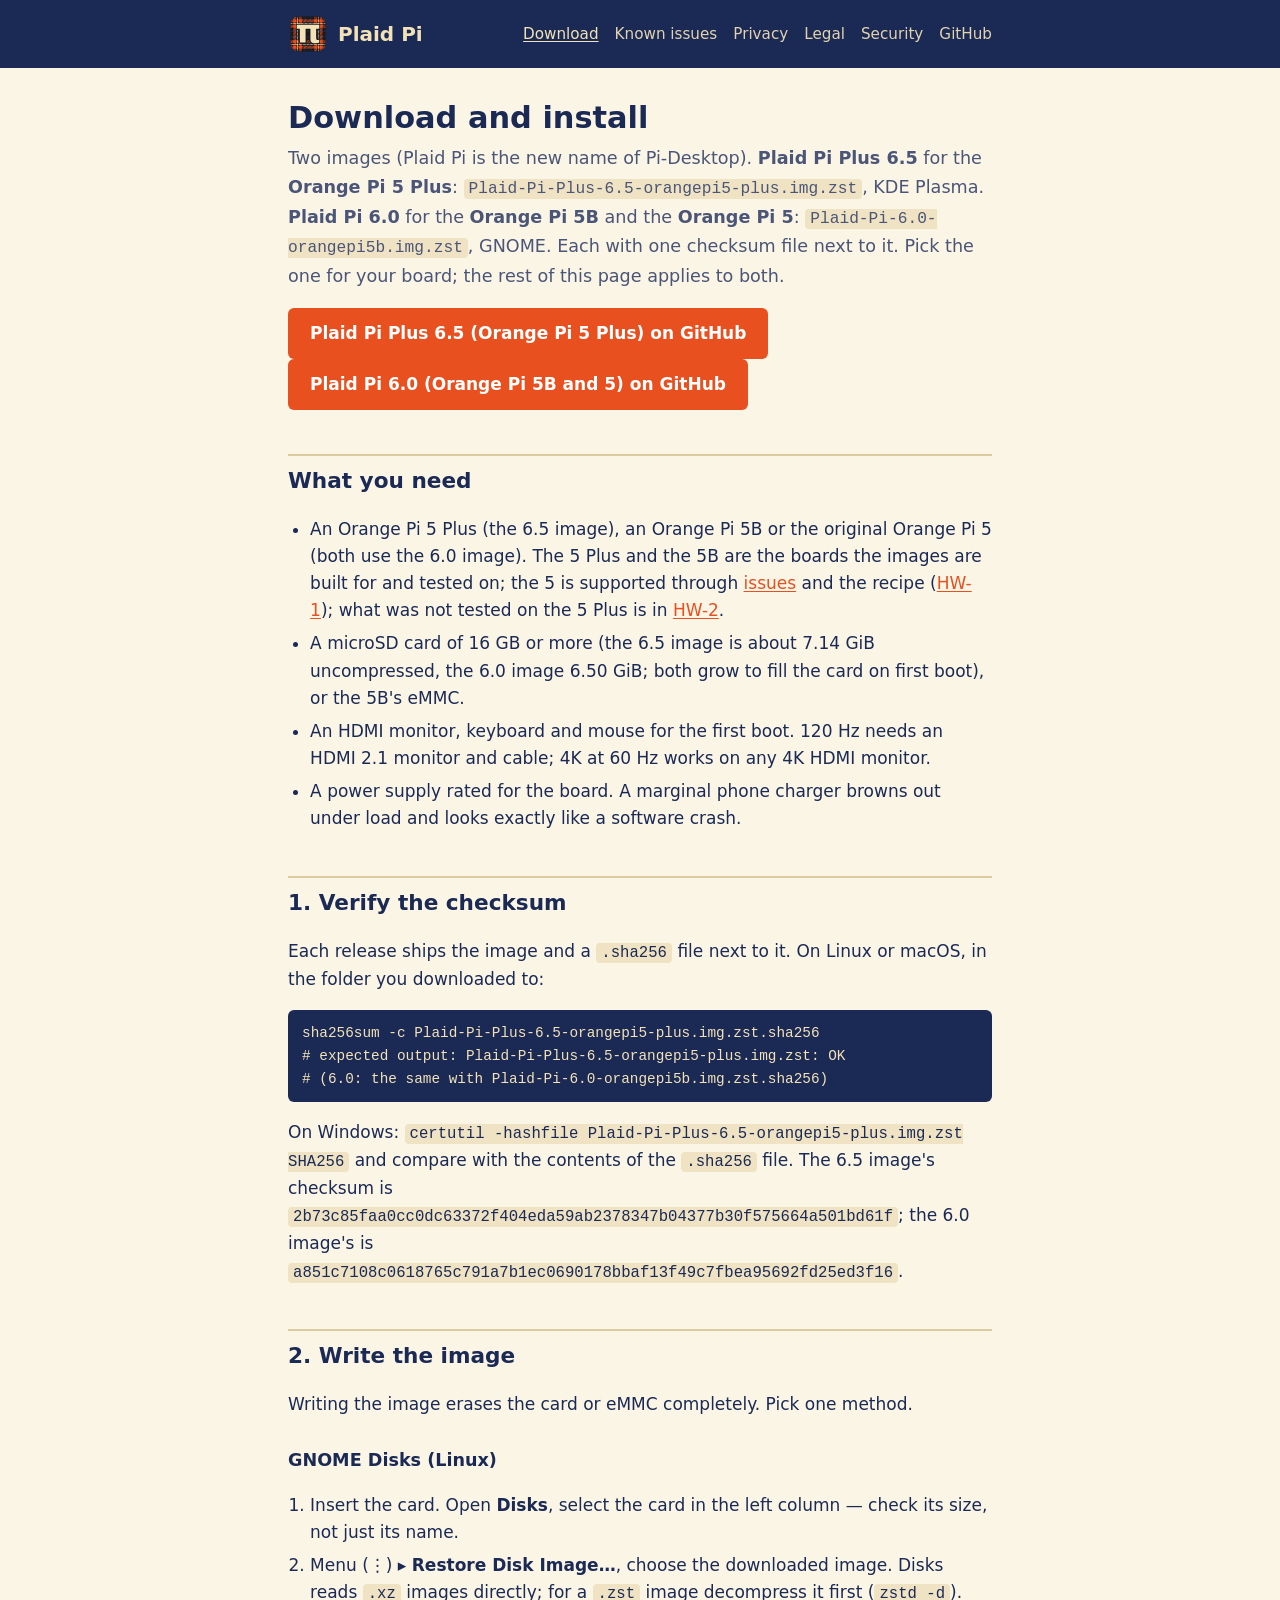
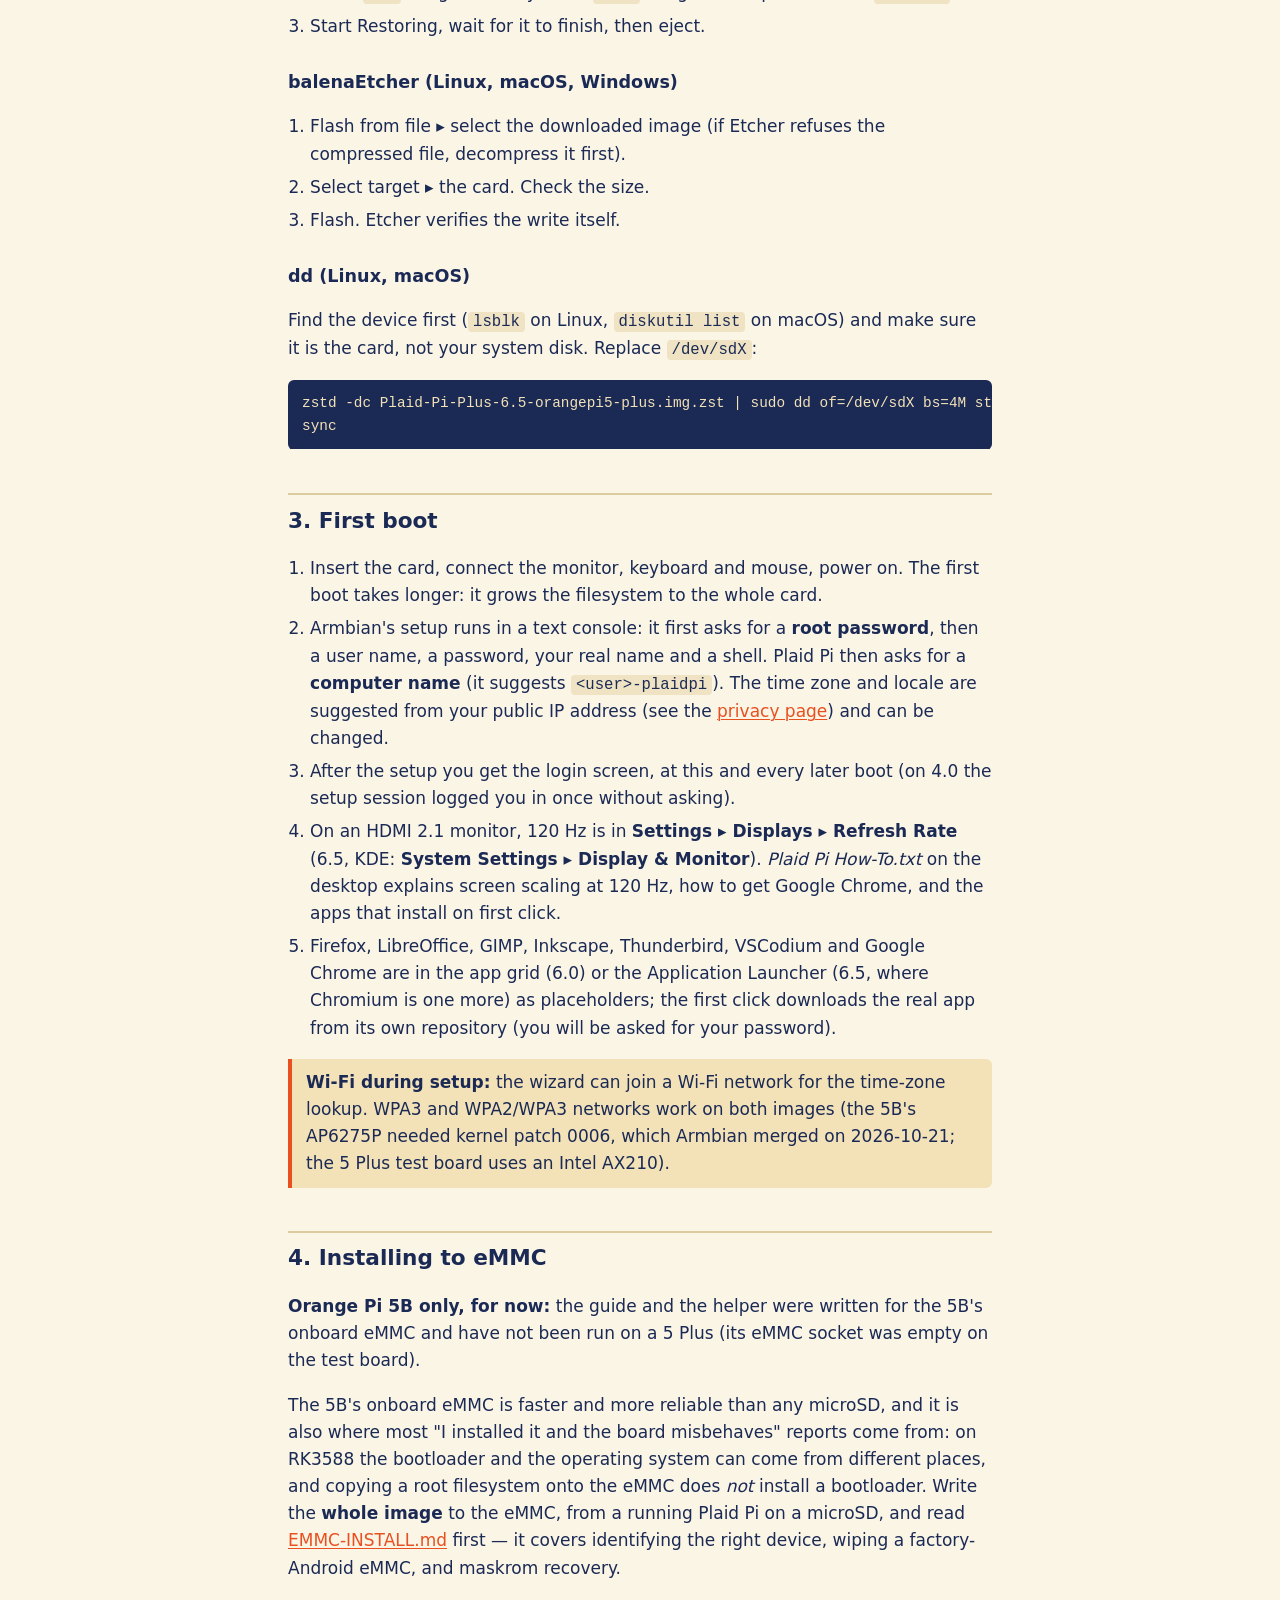
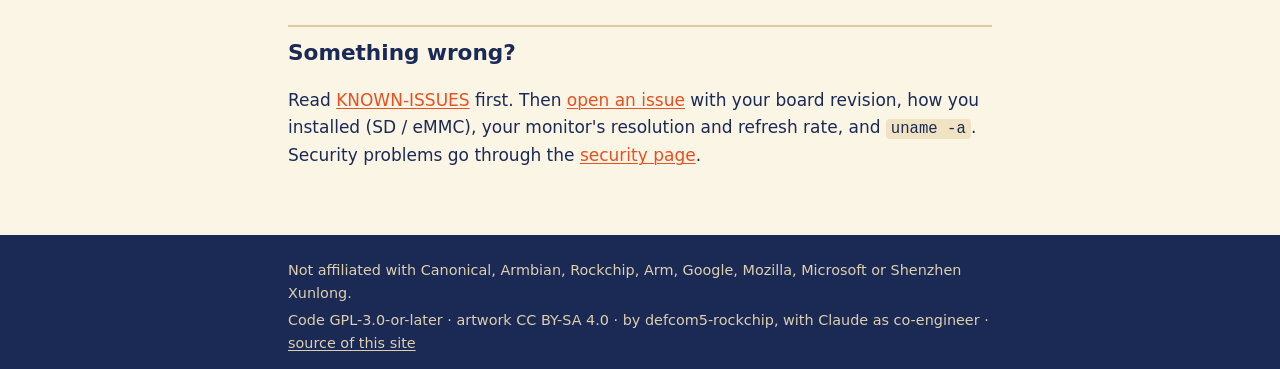
==== commit 13bb1096: "Plaid Pi Plus 6.5: documentation, site and release notes Plaid Pi Plus 6.5 for the Orange Pi 5 Plus:" ====
--- a/docs/download.html
+++ b/docs/download.html
@@ -4,7 +4,7 @@
 <meta charset="utf-8">
 <meta name="viewport" content="width=device-width, initial-scale=1">
 <title>Plaid Pi — download and install</title>
-<meta name="description" content="Download Plaid Pi 6.0 for the Orange Pi 5 and 5B, verify the checksum, write it to a microSD card or eMMC, and what the first boot does.">
+<meta name="description" content="Download Plaid Pi Plus 6.5 for the Orange Pi 5 Plus or Plaid Pi 6.0 for the Orange Pi 5 and 5B, verify the checksum, write it to a microSD card or eMMC, and what the first boot does.">
 <link rel="stylesheet" href="style.css">
 <link rel="icon" href="img/pi-desktop.svg" type="image/svg+xml">
 </head>
@@ -26,23 +26,24 @@
 <main>
   <div class="wrap">
     <h1>Download and install</h1>
-    <p class="lede">Plaid Pi 6.0 for the Orange Pi 5B and the Orange Pi 5 (Plaid Pi is the new name of Pi-Desktop). One compressed image, <code>Plaid-Pi-6.0-orangepi5b.img.zst</code>, for both boards, and one checksum file; 1.39 GiB (1,496,576,700 bytes) to download.</p>
+    <p class="lede">Two images (Plaid Pi is the new name of Pi-Desktop). <strong>Plaid Pi Plus 6.5</strong> for the <strong>Orange Pi 5 Plus</strong>: <code>Plaid-Pi-Plus-6.5-orangepi5-plus.img.zst</code>, KDE Plasma. <strong>Plaid Pi 6.0</strong> for the <strong>Orange Pi 5B</strong> and the <strong>Orange Pi 5</strong>: <code>Plaid-Pi-6.0-orangepi5b.img.zst</code>, GNOME. Each with one checksum file next to it. Pick the one for your board; the rest of this page applies to both.</p>
 
-    <p><a class="btn" href="https://github.com/defcom5-rockchip/pi-desktop/releases/tag/v6.0.0">Plaid Pi 6.0 on GitHub</a></p>
+    <p><a class="btn" href="https://github.com/defcom5-rockchip/pi-desktop/releases/tag/v6.5.0">Plaid Pi Plus 6.5 (Orange Pi 5 Plus) on GitHub</a> <a class="btn" href="https://github.com/defcom5-rockchip/pi-desktop/releases/tag/v6.0.0">Plaid Pi 6.0 (Orange Pi 5B and 5) on GitHub</a></p>
 
     <h2>What you need</h2>
     <ul>
-      <li>An Orange Pi 5B, or the original Orange Pi 5: both use this image. The 5B is the board it is built for and tested on; the 5 is supported through <a href="https://github.com/defcom5-rockchip/pi-desktop/issues">issues</a>, pull requests to the <a href="https://github.com/defcom5-rockchip/pi-desktop-recipe">recipe</a> and <a href="https://github.com/defcom5-rockchip/pi-desktop/discussions">Discussions</a> because we have none to test on (it has no onboard Wi-Fi or Bluetooth and no eMMC — see <a href="https://github.com/defcom5-rockchip/pi-desktop/blob/main/KNOWN-ISSUES.md#hw-1-orange-pi-5-the-original-not-the-b--supported-runs-the-5b-image-untested-by-us">KNOWN-ISSUES HW-1</a>). The Orange Pi 5 Plus is planned for a later release; other RK3588 boards are not supported by this image.</li>
-      <li>A microSD card of 16 GB or more (the image is about 6.50 GiB, 7.0 GB, uncompressed and grows to fill the card on first boot), or the board's eMMC.</li>
+      <li>An Orange Pi 5 Plus (the 6.5 image), an Orange Pi 5B or the original Orange Pi 5 (both use the 6.0 image). The 5 Plus and the 5B are the boards the images are built for and tested on; the 5 is supported through <a href="https://github.com/defcom5-rockchip/pi-desktop/issues">issues</a> and the recipe (<a href="https://github.com/defcom5-rockchip/pi-desktop/blob/main/KNOWN-ISSUES.md#hw-1-orange-pi-5-the-original-not-the-b--supported-runs-the-5b-image-untested-by-us">HW-1</a>); what was not tested on the 5 Plus is in <a href="https://github.com/defcom5-rockchip/pi-desktop/blob/main/KNOWN-ISSUES.md#hw-2-orange-pi-5-plus--the-board-of-the-65-image-what-was-not-tested">HW-2</a>.</li>
+      <li>A microSD card of 16 GB or more (the 6.5 image is about 7.14 GiB uncompressed, the 6.0 image 6.50 GiB; both grow to fill the card on first boot), or the 5B's eMMC.</li>
       <li>An HDMI monitor, keyboard and mouse for the first boot. 120 Hz needs an HDMI 2.1 monitor and cable; 4K at 60 Hz works on any 4K HDMI monitor.</li>
       <li>A power supply rated for the board. A marginal phone charger browns out under load and looks exactly like a software crash.</li>
     </ul>
 
     <h2>1. Verify the checksum</h2>
     <p>Each release ships the image and a <code>.sha256</code> file next to it. On Linux or macOS, in the folder you downloaded to:</p>
-<pre><code>sha256sum -c Plaid-Pi-6.0-orangepi5b.img.zst.sha256
-# expected output: Plaid-Pi-6.0-orangepi5b.img.zst: OK</code></pre>
-    <p>On Windows: <code>certutil -hashfile Plaid-Pi-6.0-orangepi5b.img.zst SHA256</code> and compare with the contents of the <code>.sha256</code> file. The 6.0 image's checksum is <code>a851c7108c0618765c791a7b1ec0690178bbaf13f49c7fbea95692fd25ed3f16</code>; the release page has it too.</p>
+<pre><code>sha256sum -c Plaid-Pi-Plus-6.5-orangepi5-plus.img.zst.sha256
+# expected output: Plaid-Pi-Plus-6.5-orangepi5-plus.img.zst: OK
+# (6.0: the same with Plaid-Pi-6.0-orangepi5b.img.zst.sha256)</code></pre>
+    <p>On Windows: <code>certutil -hashfile Plaid-Pi-Plus-6.5-orangepi5-plus.img.zst SHA256</code> and compare with the contents of the <code>.sha256</code> file. The 6.5 image's checksum is <code>2b73c85faa0cc0dc63372f404eda59ab2378347b04377b30f575664a501bd61f</code>; the 6.0 image's is <code>a851c7108c0618765c791a7b1ec0690178bbaf13f49c7fbea95692fd25ed3f16</code>.</p>
 
     <h2>2. Write the image</h2>
     <p>Writing the image erases the card or eMMC completely. Pick one method.</p>
@@ -60,7 +61,7 @@
     </ol>
     <h3>dd (Linux, macOS)</h3>
     <p>Find the device first (<code>lsblk</code> on Linux, <code>diskutil list</code> on macOS) and make sure it is the card, not your system disk. Replace <code>/dev/sdX</code>:</p>
-<pre><code>zstd -dc Plaid-Pi-6.0-orangepi5b.img.zst | sudo dd of=/dev/sdX bs=4M status=progress conv=fsync
+<pre><code>zstd -dc Plaid-Pi-Plus-6.5-orangepi5-plus.img.zst | sudo dd of=/dev/sdX bs=4M status=progress conv=fsync
 sync</code></pre>
 
     <h2>3. First boot</h2>
@@ -68,14 +69,15 @@
       <li>Insert the card, connect the monitor, keyboard and mouse, power on. The first boot takes longer: it grows the filesystem to the whole card.</li>
       <li>Armbian's setup runs in a text console: it first asks for a <strong>root password</strong>, then a user name, a password, your real name and a shell. Plaid Pi then asks for a <strong>computer name</strong> (it suggests <code>&lt;user&gt;-plaidpi</code>). The time zone and locale are suggested from your public IP address (see the <a href="privacy.html">privacy page</a>) and can be changed.</li>
       <li>After the setup you get the login screen, at this and every later boot (on 4.0 the setup session logged you in once without asking).</li>
-      <li>On an HDMI 2.1 monitor, 120 Hz is in <strong>Settings ▸ Displays ▸ Refresh Rate</strong>. <em>Plaid Pi How-To.txt</em> on the desktop explains screen scaling at 120 Hz, how to get Google Chrome, and the apps that install on first click.</li>
-      <li>Firefox, LibreOffice, GIMP, Inkscape, Thunderbird, VSCodium and Google Chrome are in the app grid as placeholders; the first click downloads the real app from its own repository (you will be asked for your password).</li>
+      <li>On an HDMI 2.1 monitor, 120 Hz is in <strong>Settings ▸ Displays ▸ Refresh Rate</strong> (6.5, KDE: <strong>System Settings ▸ Display &amp; Monitor</strong>). <em>Plaid Pi How-To.txt</em> on the desktop explains screen scaling at 120 Hz, how to get Google Chrome, and the apps that install on first click.</li>
+      <li>Firefox, LibreOffice, GIMP, Inkscape, Thunderbird, VSCodium and Google Chrome are in the app grid (6.0) or the Application Launcher (6.5, where Chromium is one more) as placeholders; the first click downloads the real app from its own repository (you will be asked for your password).</li>
     </ol>
     <div class="note">
-      <strong>Wi-Fi during setup:</strong> the wizard can join a Wi-Fi network for the time-zone lookup. WPA3 and WPA2/WPA3 networks work on this image, as on 4.0; stock Armbian 26.04 refuses them (kernel patch 0006).
+      <strong>Wi-Fi during setup:</strong> the wizard can join a Wi-Fi network for the time-zone lookup. WPA3 and WPA2/WPA3 networks work on both images (the 5B's AP6275P needed kernel patch 0006, which Armbian merged on 2026-10-21; the 5 Plus test board uses an Intel AX210).
     </div>
 
     <h2>4. Installing to eMMC</h2>
+    <p><strong>Orange Pi 5B only, for now:</strong> the guide and the helper were written for the 5B's onboard eMMC and have not been run on a 5 Plus (its eMMC socket was empty on the test board).</p>
     <p>The 5B's onboard eMMC is faster and more reliable than any microSD, and it is also where most "I installed it and the board misbehaves" reports come from: on RK3588 the bootloader and the operating system can come from different places, and copying a root filesystem onto the eMMC does <em>not</em> install a bootloader. Write the <strong>whole image</strong> to the eMMC, from a running Plaid Pi on a microSD, and read <a href="https://github.com/defcom5-rockchip/pi-desktop/blob/main/EMMC-INSTALL.md">EMMC-INSTALL.md</a> first — it covers identifying the right device, wiping a factory-Android eMMC, and maskrom recovery.</p>
 
     <h2>Something wrong?</h2>
